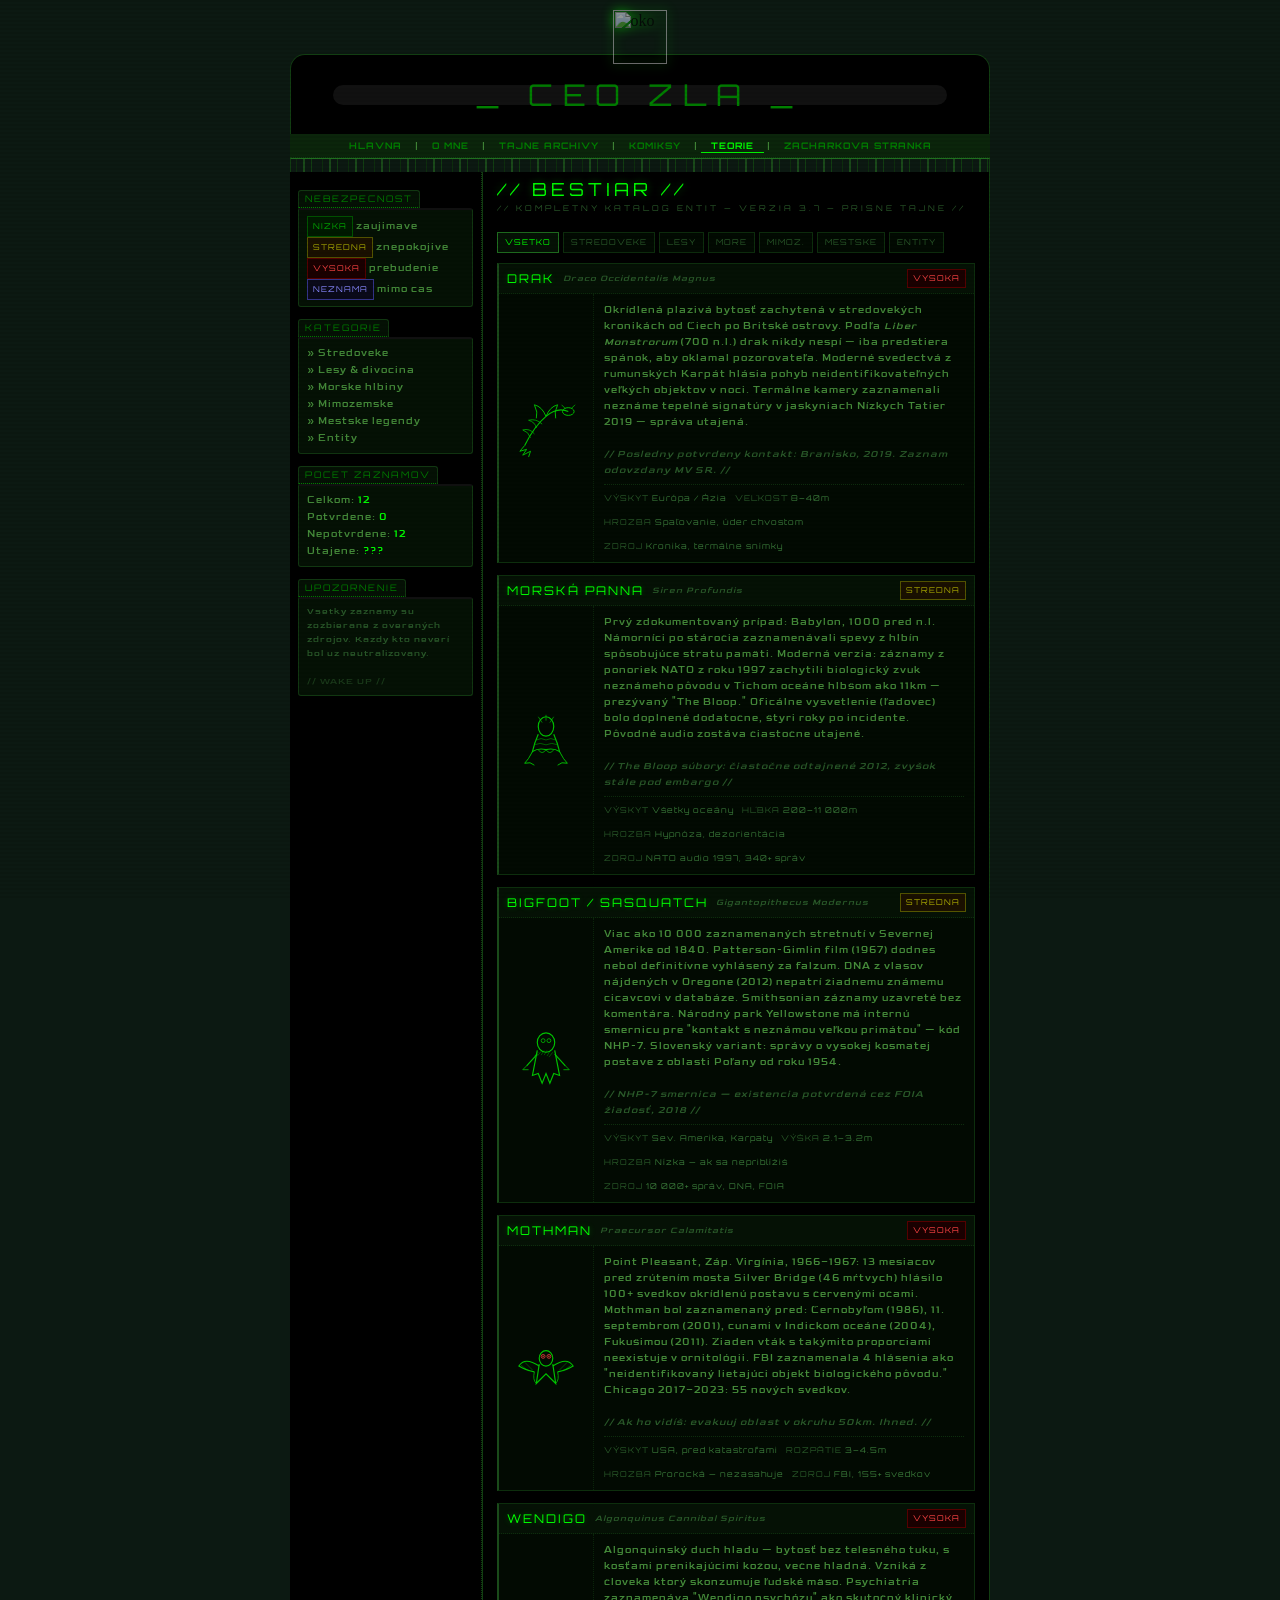
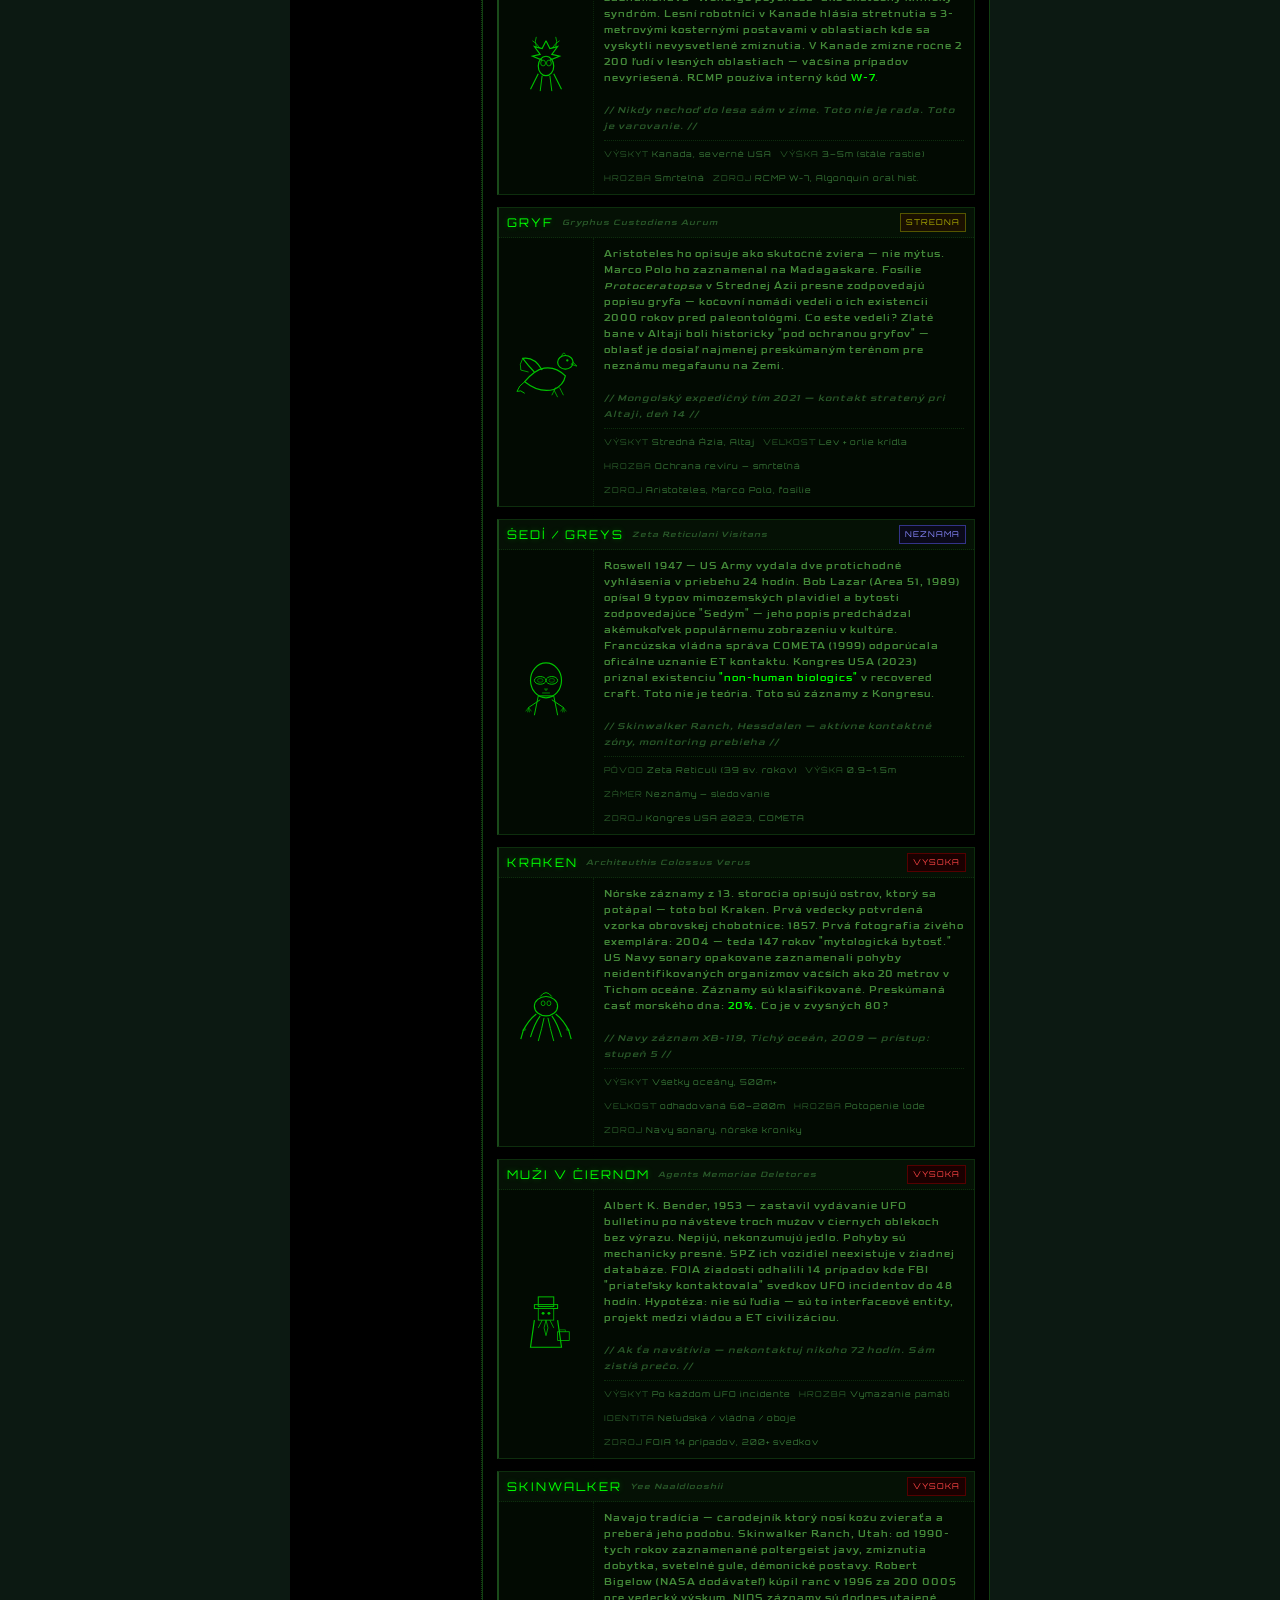
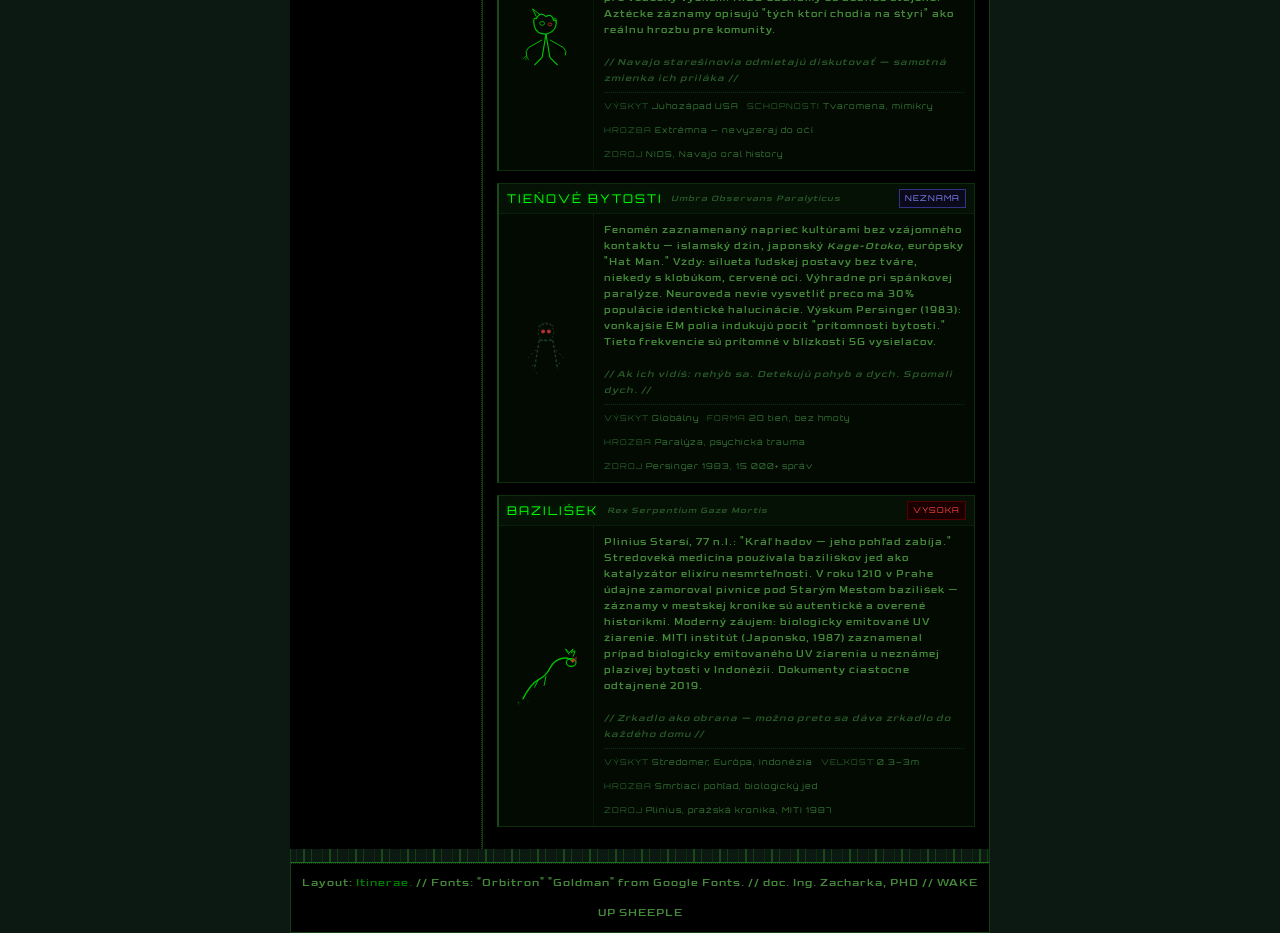
==== bestiar.html @ 88d5d4b4 "Add files via upload" ====
<HTML>
<head>
<title>CEO Zla | Bestiar</title>
<link rel="shortcut icon" href="https://files.catbox.moe/m5tyiv.png">
<meta name="viewport" content="width=device-width, initial-scale=1.0">
<link rel="preconnect" href="https://fonts.googleapis.com">
<link rel="preconnect" href="https://fonts.gstatic.com" crossorigin>
<link href="https://fonts.googleapis.com/css2?family=Goldman:wght@400;700&family=Orbitron:wght@400..900&display=swap" rel="stylesheet">
<style type="text/css">
body { background:#0C1912 url(https://files.catbox.moe/7zggqg.webp); margin:0; padding:0;}
table { font-family:"Goldman", courier new; font-size:11px; line-height:15px; letter-spacing: 1px; color:#458c3a;}
b {color:#00FF00;font-weight:normal;}
a:link, a:visited, a:active { color:green;text-decoration:none;}
a:hover {color:#00FF00;}
img {border:0;}
::-webkit-scrollbar-thumb { background-color: green; border-radius: 3px;}
::-webkit-scrollbar { width: 5px; height: 0px; background: transparent;}
.navigation a { display:inline-block; padding-left:10px; padding-right:10px; font:9px 'orbitron'; text-transform:uppercase; font-weight:bold; line-height:12px; color:green;}
.navigation a:hover { color:#00FF00;}
.active-page { color:#00FF00 !important; border-bottom:1px solid #00FF00; }
.sitename {background:#111;width:90%;font-family:'orbitron';font-size:30px;letter-spacing:10px;color:green;line-height:20px;border-radius:15px;}
.top {background: #000; border: 1px solid #123E12;border-bottom: 0px;border-top-left-radius:15px;border-top-right-radius:15px;}
.navigation {background:#0B250B;border-bottom: 1px dotted #123E12;}
.footer {background: #000; border: 1px solid #123E12; border-top: 1px dotted #123E12;line-height:30px;}
.page-title {font-family:'orbitron';font-size:18px;color:#00FF00;letter-spacing:4px;text-transform:uppercase;margin-bottom:4px;text-shadow:0 0 8px rgba(0,255,0,0.4);}
.page-sub {font-family:'orbitron';font-size:8px;color:#2a5a2a;letter-spacing:3px;margin-bottom:16px;}
.danger-level {display:inline-block;padding:1px 5px;font-size:8px;font-family:'orbitron';letter-spacing:1px;vertical-align:middle;}
.d-low  {background:#001a00;color:#00aa00;border:1px solid #005500;}
.d-mid  {background:#1a1000;color:#aaaa00;border:1px solid #555500;}
.d-high {background:#1a0000;color:#ff4444;border:1px solid #550000;}
.d-unknown {background:#0a0a1a;color:#8888ff;border:1px solid #333388;}
.nekron-bar {height:14px;background:repeating-linear-gradient(90deg,transparent 0,transparent 5px,#0d2e0d 5px,#0d2e0d 6px,transparent 6px,transparent 12px,#1a4a1a 12px,#1a4a1a 14px,transparent 14px,transparent 20px,#123E12 20px,#123E12 21px,transparent 21px,transparent 26px);border-left:1px solid #123E12;border-right:1px solid #123E12;}
.nekron-bar.top-bar {border-top:1px solid #1f6f1f;}
.nekron-bar.bot-bar {border-bottom:1px solid #1f6f1f;}
.sidebar {padding:8px;vertical-align:top;width:175px;border-right:1px dotted #123E12;background:#000;}
.title-tab {display:inline-block;background:#051105;color:green;font-family:'orbitron';font-size:9px;text-transform:uppercase;line-height:10px;letter-spacing:2px;border-top-left-radius:3px;border-top-right-radius:3px;border:1px solid #113711;border-bottom:1px dotted green;padding:3px 6px;margin-top:10px;}
.box {background:#051105;border:1px solid #113711;border-top:2px solid #111;border-radius:3px;border-top-left-radius:0px;padding:6px 8px;margin-bottom:2px;font-size:10px;line-height:17px;}
.bestiar-main {padding:10px 14px;vertical-align:top;background:#000;border-right:1px solid #123E12;border-left:1px solid #123E12;}
.entry {border:1px solid #0d2e0d;border-left:2px solid #1a4a1a;margin-bottom:12px;background:#020a02;position:relative;overflow:hidden;transition:border-color 0.2s;}
.entry:hover {border-color:#1f6f1f;border-left-color:#00FF00;}
.entry-header {display:flex;align-items:center;gap:8px;background:#051105;border-bottom:1px dotted #0d2e0d;padding:5px 8px;flex-wrap:wrap;}
.entry-name {font-family:'orbitron';font-size:12px;color:#00FF00;letter-spacing:2px;text-transform:uppercase;text-shadow:0 0 6px rgba(0,255,0,0.3);}
.entry-latin {font-size:9px;color:#2a5a2a;letter-spacing:1px;font-style:italic;flex:1;}
.entry-body {display:flex;gap:0;}
.entry-glyph {width:78px;flex-shrink:0;display:flex;align-items:center;justify-content:center;padding:8px;border-right:1px dotted #0d2e0d;opacity:0.75;}
.entry-glyph svg {width:62px;height:62px;}
.entry-text {padding:8px 10px;font-size:10px;line-height:16px;color:#458c3a;flex:1;}
.entry-stats {display:flex;gap:8px;flex-wrap:wrap;margin-top:6px;padding-top:5px;border-top:1px dotted #0d2e0d;}
.stat {font-family:'orbitron';font-size:8px;color:#2a5a2a;letter-spacing:1px;}
.stat b {color:#3a7a3a;}
.filter-row {display:flex;gap:4px;margin-bottom:10px;flex-wrap:wrap;}
.ftab {font-family:'orbitron';font-size:8px;color:#2a5a2a;border:1px solid #0d2e0d;padding:2px 7px;cursor:pointer;letter-spacing:1px;background:#020a02;}
.ftab:hover,.ftab.active {color:#00FF00;border-color:#1f6f1f;background:#051105;}
#illuminati-eye {position:fixed;top:10px;left:50%;transform:translateX(-50%);width:54px;opacity:0.55;z-index:100;filter:drop-shadow(0 0 6px #00ff00);animation:eyepulse 3s ease-in-out infinite;pointer-events:none;}
@keyframes eyepulse{0%,100%{opacity:0.45;filter:drop-shadow(0 0 4px #00ff00);}50%{opacity:0.85;filter:drop-shadow(0 0 14px #00ff00);}}
.scanlines {position:fixed;top:0;left:0;right:0;bottom:0;pointer-events:none;z-index:50;background:repeating-linear-gradient(0deg,transparent,transparent 2px,rgba(0,0,0,0.06) 2px,rgba(0,0,0,0.06) 4px);}
</style>
<script>
function filterEntries(cat, el) {
  document.querySelectorAll('.ftab').forEach(function(t){t.classList.remove('active');});
  el.classList.add('active');
  document.querySelectorAll('.entry').forEach(function(e){
    e.style.display=(cat==='all'||e.dataset.cat===cat)?'':'none';
  });
}
</script>
</head>
<body>
<div class="scanlines"></div>
<img id="illuminati-eye" src="oko.jpg" alt="oko">
<br><br><br>
<center>

<table width="700" cellpadding="8" cellspacing="0">
<tr><td class="top" height="80">
<center><div class="sitename">_ CEO ZLA _</div></center>
</td></tr>
</table>
<table width="700" cellpadding="4" cellspacing="0">
<tr><td class="navigation" height="20">
<center>
<a href="index.html">hlavna</a> |
<a href="omne.html">o mne</a> |
<a href="archivy.html">tajne archivy</a> |
<a href="komiksy.html">komiksy</a> |
<a href="teorie.html" class="active-page">teorie</a> |
<a href="https://zacharko.github.io/Stranka/" target="_blank">zacharkova stranka</a>
</center>
</td></tr>
</table>

<div class="nekron-bar top-bar" style="width:700px;box-sizing:border-box;"></div>

<table width="700" cellpadding="0" cellspacing="0">
<tr>
<td class="sidebar">
<div class="title-tab">nebezpecnost</div>
<div class="box">
<span class="danger-level d-low">NIZKA</span> zaujimave<br>
<span class="danger-level d-mid">STREDNA</span> znepokojive<br>
<span class="danger-level d-high">VYSOKA</span> prebudenie<br>
<span class="danger-level d-unknown">NEZNAMA</span> mimo cas
</div>
<div class="title-tab">kategorie</div>
<div class="box">
» Stredoveke<br>
» Lesy &amp; divocina<br>
» Morske hlbiny<br>
» Mimozemske<br>
» Mestske legendy<br>
» Entity
</div>
<div class="title-tab">pocet zaznamov</div>
<div class="box">
Celkom: <b>12</b><br>
Potvrdene: <b>0</b><br>
Nepotvrdene: <b>12</b><br>
Utajene: <b>???</b>
</div>
<div class="title-tab">upozornenie</div>
<div class="box" style="font-size:9px;color:#2a5a2a;line-height:14px;">
Vsetky zaznamy su zozbierane z overených zdrojov. Kazdy kto neverí bol uz neutralizovany.<br><br>
<span style="color:#1a3a1a;">// WAKE UP //</span>
</div>
</td>

<td class="bestiar-main">
<div class="page-title">// BESTIAR //</div>
<div class="page-sub">// KOMPLETNY KATALOG ENTIT — VERZIA 3.7 — PRISNE TAJNE //</div>

<div class="filter-row">
  <span class="ftab active" onclick="filterEntries('all',this)">VSETKO</span>
  <span class="ftab" onclick="filterEntries('stredovek',this)">STREDOVEKE</span>
  <span class="ftab" onclick="filterEntries('les',this)">LESY</span>
  <span class="ftab" onclick="filterEntries('more',this)">MORE</span>
  <span class="ftab" onclick="filterEntries('mimoz',this)">MIMOZ.</span>
  <span class="ftab" onclick="filterEntries('mestske',this)">MESTSKE</span>
  <span class="ftab" onclick="filterEntries('entita',this)">ENTITY</span>
</div>

<!-- DRAK -->
<div class="entry" data-cat="stredovek">
<div class="entry-header">
  <span class="entry-name">Drak</span>
  <span class="entry-latin">Draco Occidentalis Magnus</span>
  <span class="danger-level d-high">VYSOKA</span>
</div>
<div class="entry-body">
<div class="entry-glyph"><svg viewBox="0 0 64 64" xmlns="http://www.w3.org/2000/svg">
  <path d="M10,50 Q20,30 32,20 Q44,10 55,15" fill="none" stroke="#00ff00" stroke-width="1.2"/>
  <path d="M32,20 Q28,10 20,8 Q24,16 22,22" fill="none" stroke="#00ff00" stroke-width="1"/>
  <path d="M32,20 Q36,10 44,8 Q40,16 42,22" fill="none" stroke="#00ff00" stroke-width="1"/>
  <ellipse cx="55" cy="15" rx="6" ry="4" fill="none" stroke="#00ff00" stroke-width="1"/>
  <line x1="52" y1="12" x2="48" y2="8" stroke="#00ff00" stroke-width="0.8"/>
  <line x1="58" y1="12" x2="62" y2="8" stroke="#00ff00" stroke-width="0.8"/>
  <path d="M10,50 L5,56 L12,54 L8,60 L16,56 L14,62" fill="none" stroke="#00ff00" stroke-width="1"/>
  <path d="M20,38 Q15,32 8,34 Q14,36 16,42" fill="none" stroke="#00ff00" stroke-width="0.8"/>
  <path d="M28,28 Q22,22 14,24 Q21,26 22,32" fill="none" stroke="#00ff00" stroke-width="0.8"/>
</svg></div>
<div class="entry-text">
Okrídlená plazivá bytosť zachytená v stredovekých kronikách od Čiech po Britské ostrovy. Podľa <i>Liber Monstrorum</i> (700 n.l.) drak nikdy nespí — iba predstiera spánok, aby oklamal pozorovateľa. Moderné svedectvá z rumunských Karpát hlásia pohyb neidentifikovateľných veľkých objektov v noci. Termálne kamery zaznamenali neznáme tepelné signatúry v jaskyniach Nízkych Tatier 2019 — správa utajená.<br><br>
<i style="color:#2a5a2a;">// Posledny potvrdeny kontakt: Branisko, 2019. Zaznam odovzdany MV SR. //</i>
<div class="entry-stats">
  <span class="stat">VÝSKYT <b>Európa / Ázia</b></span>
  <span class="stat">VEĽKOSŤ <b>8–40m</b></span>
  <span class="stat">HROZBA <b>Spaľovanie, úder chvostom</b></span>
  <span class="stat">ZDROJ <b>Kronika, termálne snímky</b></span>
</div>
</div>
</div>
</div>

<!-- MORSKA PANNA -->
<div class="entry" data-cat="more">
<div class="entry-header">
  <span class="entry-name">Morská panna</span>
  <span class="entry-latin">Siren Profundis</span>
  <span class="danger-level d-mid">STREDNA</span>
</div>
<div class="entry-body">
<div class="entry-glyph"><svg viewBox="0 0 64 64" xmlns="http://www.w3.org/2000/svg">
  <ellipse cx="32" cy="18" rx="8" ry="10" fill="none" stroke="#00ff00" stroke-width="1.2"/>
  <path d="M24,26 Q20,35 18,44 Q24,40 32,42 Q40,40 46,44 Q44,35 40,26" fill="none" stroke="#00ff00" stroke-width="1.2"/>
  <path d="M18,44 Q14,52 10,56 Q16,54 20,58" fill="none" stroke="#00ff00" stroke-width="1"/>
  <path d="M46,44 Q50,52 54,56 Q48,54 44,58" fill="none" stroke="#00ff00" stroke-width="1"/>
  <path d="M24,42 Q28,48 32,42 Q36,48 40,42" fill="none" stroke="#00ff00" stroke-width="0.8"/>
  <line x1="28" y1="14" x2="24" y2="8" stroke="#00ff00" stroke-width="0.7"/>
  <line x1="32" y1="12" x2="32" y2="6" stroke="#00ff00" stroke-width="0.7"/>
  <line x1="36" y1="14" x2="40" y2="8" stroke="#00ff00" stroke-width="0.7"/>
  <path d="M22,32 Q27,29 32,32 Q37,29 42,32" fill="none" stroke="#00ff00" stroke-width="0.5"/>
  <path d="M20,37 Q26,34 32,37 Q38,34 44,37" fill="none" stroke="#00ff00" stroke-width="0.5"/>
</svg></div>
<div class="entry-text">
Prvý zdokumentovaný prípad: Babylon, 1000 pred n.l. Námorníci po stáročia zaznamenávali spevy z hlbín spôsobujúce stratu pamäti. Moderná verzia: záznamy z ponoriek NATO z roku 1997 zachytili biologický zvuk neznámeho pôvodu v Tichom oceáne hlbšom ako 11km — prezývaný "The Bloop." Oficálne vysvetlenie (ľadovec) bolo doplnené dodatočne, štyri roky po incidente. Pôvodné audio zostáva čiastočne utajené.<br><br>
<i style="color:#2a5a2a;">// The Bloop súbory: čiastočne odtajnené 2012, zvyšok stále pod embargo //</i>
<div class="entry-stats">
  <span class="stat">VÝSKYT <b>Všetky oceány</b></span>
  <span class="stat">HĹBKA <b>200–11 000m</b></span>
  <span class="stat">HROZBA <b>Hypnóza, dezorientácia</b></span>
  <span class="stat">ZDROJ <b>NATO audio 1997, 340+ správ</b></span>
</div>
</div>
</div>
</div>

<!-- BIGFOOT -->
<div class="entry" data-cat="les">
<div class="entry-header">
  <span class="entry-name">Bigfoot / Sasquatch</span>
  <span class="entry-latin">Gigantopithecus Modernus</span>
  <span class="danger-level d-mid">STREDNA</span>
</div>
<div class="entry-body">
<div class="entry-glyph"><svg viewBox="0 0 64 64" xmlns="http://www.w3.org/2000/svg">
  <ellipse cx="32" cy="14" rx="9" ry="10" fill="none" stroke="#00ff00" stroke-width="1.2"/>
  <path d="M23,22 L18,48 L24,46 L28,56 L32,46 L36,56 L40,46 L46,48 L41,22" fill="none" stroke="#00ff00" stroke-width="1.2"/>
  <line x1="23" y1="26" x2="12" y2="38" stroke="#00ff00" stroke-width="1.2"/>
  <line x1="41" y1="26" x2="52" y2="38" stroke="#00ff00" stroke-width="1.2"/>
  <path d="M12,38 L8,42 L14,42" fill="none" stroke="#00ff00" stroke-width="0.8"/>
  <path d="M52,38 L56,42 L50,42" fill="none" stroke="#00ff00" stroke-width="0.8"/>
  <path d="M24,24 L20,28 M27,23 L23,28 M30,22 L27,27 M33,22 L30,27 M36,23 L33,28 M39,24 L35,29" stroke="#00ff00" stroke-width="0.4" fill="none"/>
  <ellipse cx="29" cy="12" rx="2" ry="2" fill="none" stroke="#00ff00" stroke-width="0.8"/>
  <ellipse cx="35" cy="12" rx="2" ry="2" fill="none" stroke="#00ff00" stroke-width="0.8"/>
</svg></div>
<div class="entry-text">
Viac ako 10 000 zaznamenaných stretnutí v Severnej Amerike od 1840. Patterson-Gimlin film (1967) dodnes nebol definitívne vyhlásený za falzum. DNA z vlasov nájdených v Oregone (2012) nepatrí žiadnemu známemu cicavcovi v databáze. Smithsonian záznamy uzavreté bez komentára. Národný park Yellowstone má internú smernicu pre "kontakt s neznámou veľkou primátou" — kód NHP-7. Slovenský variant: správy o vysokej kosmatej postave z oblasti Poľany od roku 1954.<br><br>
<i style="color:#2a5a2a;">// NHP-7 smernica — existencia potvrdená cez FOIA žiadosť, 2018 //</i>
<div class="entry-stats">
  <span class="stat">VÝSKYT <b>Sev. Amerika, Karpaty</b></span>
  <span class="stat">VÝŠKA <b>2.1–3.2m</b></span>
  <span class="stat">HROZBA <b>Nízka — ak sa nepriblížiš</b></span>
  <span class="stat">ZDROJ <b>10 000+ správ, DNA, FOIA</b></span>
</div>
</div>
</div>
</div>

<!-- MOTHMAN -->
<div class="entry" data-cat="mestske">
<div class="entry-header">
  <span class="entry-name">Mothman</span>
  <span class="entry-latin">Praecursor Calamitatis</span>
  <span class="danger-level d-high">VYSOKA</span>
</div>
<div class="entry-body">
<div class="entry-glyph"><svg viewBox="0 0 64 64" xmlns="http://www.w3.org/2000/svg">
  <ellipse cx="32" cy="22" rx="7" ry="8" fill="none" stroke="#00ff00" stroke-width="1.2"/>
  <circle cx="29" cy="20" r="2" fill="none" stroke="#ff4444" stroke-width="1"/>
  <circle cx="35" cy="20" r="2" fill="none" stroke="#ff4444" stroke-width="1"/>
  <circle cx="29" cy="20" r="0.8" fill="#ff4444"/>
  <circle cx="35" cy="20" r="0.8" fill="#ff4444"/>
  <path d="M25,28 L22,48 L32,38 L42,48 L39,28" fill="none" stroke="#00ff00" stroke-width="1.2"/>
  <path d="M25,30 Q10,20 4,30 Q10,34 20,36" fill="none" stroke="#00ff00" stroke-width="1.2"/>
  <path d="M39,30 Q54,20 60,30 Q54,34 44,36" fill="none" stroke="#00ff00" stroke-width="1.2"/>
  <path d="M20,36 Q18,44 22,48" fill="none" stroke="#00ff00" stroke-width="0.8"/>
  <path d="M44,36 Q46,44 42,48" fill="none" stroke="#00ff00" stroke-width="0.8"/>
  <path d="M10,26 L18,34 M6,29 L14,35" stroke="#00ff00" stroke-width="0.4" fill="none"/>
  <path d="M54,26 L46,34 M58,29 L50,35" stroke="#00ff00" stroke-width="0.4" fill="none"/>
</svg></div>
<div class="entry-text">
Point Pleasant, Záp. Virgínia, 1966–1967: 13 mesiacov pred zrútením mosta Silver Bridge (46 mŕtvych) hlásilo 100+ svedkov okrídlenú postavu s červenými očami. Mothman bol zaznamenaný pred: Černobyľom (1986), 11. septembrom (2001), cunami v Indickom oceáne (2004), Fukušimou (2011). Žiaden vták s takýmito proporciami neexistuje v ornitológii. FBI zaznamenala 4 hlásenia ako "neidentifikovaný lietajúci objekt biologického pôvodu." Chicago 2017–2023: 55 nových svedkov.<br><br>
<i style="color:#2a5a2a;">// Ak ho vidíš: evakuuj oblast v okruhu 50km. Ihned. //</i>
<div class="entry-stats">
  <span class="stat">VÝSKYT <b>USA, pred katastrofami</b></span>
  <span class="stat">ROZPÄTIE <b>3–4.5m</b></span>
  <span class="stat">HROZBA <b>Prorocká — nezasahuje</b></span>
  <span class="stat">ZDROJ <b>FBI, 155+ svedkov</b></span>
</div>
</div>
</div>
</div>

<!-- WENDIGO -->
<div class="entry" data-cat="les">
<div class="entry-header">
  <span class="entry-name">Wendigo</span>
  <span class="entry-latin">Algonquinus Cannibal Spiritus</span>
  <span class="danger-level d-high">VYSOKA</span>
</div>
<div class="entry-body">
<div class="entry-glyph"><svg viewBox="0 0 64 64" xmlns="http://www.w3.org/2000/svg">
  <path d="M32,8 L28,16 L20,14 L26,22 L18,24 L28,28" fill="none" stroke="#00ff00" stroke-width="1.2"/>
  <path d="M32,8 L36,16 L44,14 L38,22 L46,24 L36,28" fill="none" stroke="#00ff00" stroke-width="1.2"/>
  <ellipse cx="32" cy="34" rx="8" ry="10" fill="none" stroke="#00ff00" stroke-width="1.2"/>
  <path d="M24,42 L16,58" stroke="#00ff00" stroke-width="1.2"/>
  <path d="M40,42 L48,58" stroke="#00ff00" stroke-width="1.2"/>
  <path d="M28,44 L26,60" stroke="#00ff00" stroke-width="1"/>
  <path d="M36,44 L38,60" stroke="#00ff00" stroke-width="1"/>
  <ellipse cx="29" cy="31" rx="2.5" ry="3" fill="none" stroke="#00ff00" stroke-width="0.8"/>
  <ellipse cx="35" cy="31" rx="2.5" ry="3" fill="none" stroke="#00ff00" stroke-width="0.8"/>
  <path d="M26,16 Q22,10 18,8 M22,14 Q20,8 22,4" fill="none" stroke="#00ff00" stroke-width="0.8"/>
  <path d="M38,16 Q42,10 46,8 M42,14 Q44,8 42,4" fill="none" stroke="#00ff00" stroke-width="0.8"/>
</svg></div>
<div class="entry-text">
Algonquinský duch hladu — bytosť bez telesného tuku, s kosťami prenikajúcimi kožou, večne hladná. Vzniká z človeka ktorý skonzumuje ľudské mäso. Psychiatria zaznamenáva "Wendigo psychózu" ako skutočný klinický syndróm. Lesní robotníci v Kanade hlásia stretnutia s 3-metrovými kosternými postavami v oblastiach kde sa vyskytli nevysvetlené zmiznutia. V Kanade zmizne ročne 2 200 ľudí v lesných oblastiach — väčšina prípadov nevyriešená. RCMP používa interný kód <b>W-7</b>.<br><br>
<i style="color:#2a5a2a;">// Nikdy nechoď do lesa sám v zime. Toto nie je rada. Toto je varovanie. //</i>
<div class="entry-stats">
  <span class="stat">VÝSKYT <b>Kanada, severné USA</b></span>
  <span class="stat">VÝŠKA <b>3–5m (stále rastie)</b></span>
  <span class="stat">HROZBA <b>Smrteľná</b></span>
  <span class="stat">ZDROJ <b>RCMP W-7, Algonquin oral hist.</b></span>
</div>
</div>
</div>
</div>

<!-- GRYF -->
<div class="entry" data-cat="stredovek">
<div class="entry-header">
  <span class="entry-name">Gryf</span>
  <span class="entry-latin">Gryphus Custodiens Aurum</span>
  <span class="danger-level d-mid">STREDNA</span>
</div>
<div class="entry-body">
<div class="entry-glyph"><svg viewBox="0 0 64 64" xmlns="http://www.w3.org/2000/svg">
  <path d="M10,42 Q20,30 30,28 Q42,26 52,36 Q50,46 40,50 Q25,54 10,42Z" fill="none" stroke="#00ff00" stroke-width="1.2"/>
  <ellipse cx="52" cy="22" rx="8" ry="7" fill="none" stroke="#00ff00" stroke-width="1.2"/>
  <path d="M58,24 L64,26 L60,22Z" fill="none" stroke="#00ff00" stroke-width="0.8"/>
  <circle cx="54" cy="20" r="1.2" fill="#00ff00"/>
  <path d="M48,16 Q50,10 52,14" fill="none" stroke="#00ff00" stroke-width="0.8"/>
  <path d="M28,30 Q20,16 8,18 Q14,26 20,32" fill="none" stroke="#00ff00" stroke-width="1.2"/>
  <path d="M8,18 Q4,24 6,30 L14,32" fill="none" stroke="#00ff00" stroke-width="0.8"/>
  <path d="M42,48 L38,56 M40,50 L44,58 M46,48 L50,56" stroke="#00ff00" stroke-width="0.8" fill="none"/>
  <path d="M10,42 Q4,46 2,52 Q6,50 10,54" fill="none" stroke="#00ff00" stroke-width="1"/>
</svg></div>
<div class="entry-text">
Aristoteles ho opisuje ako skutočné zviera — nie mýtus. Marco Polo ho zaznamenal na Madagaskare. Fosílie <i>Protoceratopsa</i> v Strednej Ázii presne zodpovedajú popisu gryfa — kočovní nomádi vedeli o ich existencii 2000 rokov pred paleontológmi. Čo ešte vedeli? Zlaté bane v Altaji boli historicky "pod ochranou gryfov" — oblasť je dosiaľ najmenej preskúmaným terénom pre neznámu megafaunu na Zemi.<br><br>
<i style="color:#2a5a2a;">// Mongolský expedičný tím 2021 — kontakt stratený pri Altaji, deň 14 //</i>
<div class="entry-stats">
  <span class="stat">VÝSKYT <b>Stredná Ázia, Altaj</b></span>
  <span class="stat">VEĽKOSŤ <b>Lev + orlie krídla</b></span>
  <span class="stat">HROZBA <b>Ochrana revíru — smrteľná</b></span>
  <span class="stat">ZDROJ <b>Aristoteles, Marco Polo, fosílie</b></span>
</div>
</div>
</div>
</div>

<!-- GREY ALIENS -->
<div class="entry" data-cat="mimoz">
<div class="entry-header">
  <span class="entry-name">Šedí / Greys</span>
  <span class="entry-latin">Zeta Reticulani Visitans</span>
  <span class="danger-level d-unknown">NEZNAMA</span>
</div>
<div class="entry-body">
<div class="entry-glyph"><svg viewBox="0 0 64 64" xmlns="http://www.w3.org/2000/svg">
  <ellipse cx="32" cy="20" rx="16" ry="18" fill="none" stroke="#00ff00" stroke-width="1.2"/>
  <ellipse cx="26" cy="20" rx="6" ry="4" fill="none" stroke="#00ff00" stroke-width="1"/>
  <ellipse cx="38" cy="20" rx="6" ry="4" fill="none" stroke="#00ff00" stroke-width="1"/>
  <ellipse cx="26" cy="20" rx="3" ry="2" fill="#051105" stroke="#00ff00" stroke-width="0.5"/>
  <ellipse cx="38" cy="20" rx="3" ry="2" fill="#051105" stroke="#00ff00" stroke-width="0.5"/>
  <path d="M31,28 L31,30 L33,30 L33,28" fill="none" stroke="#00ff00" stroke-width="0.7"/>
  <line x1="28" y1="33" x2="36" y2="33" stroke="#00ff00" stroke-width="0.7"/>
  <path d="M24,36 L20,56" stroke="#00ff00" stroke-width="1"/>
  <path d="M40,36 L44,56" stroke="#00ff00" stroke-width="1"/>
  <path d="M24,36 L40,36" stroke="#00ff00" stroke-width="1"/>
  <path d="M26,40 L14,48" stroke="#00ff00" stroke-width="1"/>
  <path d="M38,40 L50,48" stroke="#00ff00" stroke-width="1"/>
  <path d="M14,48 L11,52 M14,48 L13,53 M14,48 L15,53 M14,48 L17,52" stroke="#00ff00" stroke-width="0.6" fill="none"/>
  <path d="M50,48 L47,52 M50,48 L49,53 M50,48 L51,53 M50,48 L53,52" stroke="#00ff00" stroke-width="0.6" fill="none"/>
</svg></div>
<div class="entry-text">
Roswell 1947 — US Army vydala dve protichodné vyhlásenia v priebehu 24 hodín. Bob Lazar (Area 51, 1989) opísal 9 typov mimozemských plavidiel a bytosti zodpovedajúce "Šedým" — jeho popis predchádzal akémukoľvek populárnemu zobrazeniu v kultúre. Francúzska vládna správa COMETA (1999) odporúčala oficálne uznanie ET kontaktu. Kongres USA (2023) priznal existenciu <b>"non-human biologics"</b> v recovered craft. Toto nie je teória. Toto sú záznamy z Kongresu.<br><br>
<i style="color:#2a5a2a;">// Skinwalker Ranch, Hessdalen — aktívne kontaktné zóny, monitoring prebieha //</i>
<div class="entry-stats">
  <span class="stat">PÔVOD <b>Zeta Reticuli (39 sv. rokov)</b></span>
  <span class="stat">VÝŠKA <b>0.9–1.5m</b></span>
  <span class="stat">ZÁMER <b>Neznámy — sledovanie</b></span>
  <span class="stat">ZDROJ <b>Kongres USA 2023, COMETA</b></span>
</div>
</div>
</div>
</div>

<!-- KRAKEN -->
<div class="entry" data-cat="more">
<div class="entry-header">
  <span class="entry-name">Kraken</span>
  <span class="entry-latin">Architeuthis Colossus Verus</span>
  <span class="danger-level d-high">VYSOKA</span>
</div>
<div class="entry-body">
<div class="entry-glyph"><svg viewBox="0 0 64 64" xmlns="http://www.w3.org/2000/svg">
  <ellipse cx="32" cy="26" rx="12" ry="10" fill="none" stroke="#00ff00" stroke-width="1.2"/>
  <ellipse cx="29" cy="23" rx="2" ry="2.5" fill="none" stroke="#00ff00" stroke-width="0.8"/>
  <ellipse cx="35" cy="23" rx="2" ry="2.5" fill="none" stroke="#00ff00" stroke-width="0.8"/>
  <path d="M22,34 Q14,40 8,52 Q10,46 6,60" fill="none" stroke="#00ff00" stroke-width="1.2"/>
  <path d="M26,36 Q20,44 16,58" fill="none" stroke="#00ff00" stroke-width="1.1"/>
  <path d="M30,38 Q28,48 24,62" fill="none" stroke="#00ff00" stroke-width="1"/>
  <path d="M34,38 Q36,48 40,62" fill="none" stroke="#00ff00" stroke-width="1"/>
  <path d="M38,36 Q44,44 48,58" fill="none" stroke="#00ff00" stroke-width="1.1"/>
  <path d="M42,34 Q50,40 56,52 Q54,46 58,60" fill="none" stroke="#00ff00" stroke-width="1.2"/>
  <circle cx="10" cy="50" r="1" fill="none" stroke="#00ff00" stroke-width="0.5"/>
  <circle cx="54" cy="50" r="1" fill="none" stroke="#00ff00" stroke-width="0.5"/>
  <path d="M26,16 Q32,8 38,16" fill="none" stroke="#00ff00" stroke-width="1"/>
</svg></div>
<div class="entry-text">
Nórske záznamy z 13. storočia opisujú ostrov, ktorý sa potápal — toto bol Kraken. Prvá vedecky potvrdená vzorka obrovskej chobotnice: 1857. Prvá fotografia živého exemplára: 2004 — teda 147 rokov "mytologická bytosť." US Navy sonary opakovane zaznamenali pohyby neidentifikovaných organizmov väčších ako 20 metrov v Tichom oceáne. Záznamy sú klasifikované. Preskúmaná časť morského dna: <b>20%</b>. Čo je v zvyšných 80?<br><br>
<i style="color:#2a5a2a;">// Navy záznam XB-119, Tichý oceán, 2009 — prístup: stupeň 5 //</i>
<div class="entry-stats">
  <span class="stat">VÝSKYT <b>Všetky oceány, 500m+</b></span>
  <span class="stat">VEĽKOSŤ <b>odhadovaná 60–200m</b></span>
  <span class="stat">HROZBA <b>Potopenie lode</b></span>
  <span class="stat">ZDROJ <b>Navy sonary, nórske kroniky</b></span>
</div>
</div>
</div>
</div>

<!-- MEN IN BLACK -->
<div class="entry" data-cat="entita">
<div class="entry-header">
  <span class="entry-name">Muži v čiernom</span>
  <span class="entry-latin">Agents Memoriae Deletores</span>
  <span class="danger-level d-high">VYSOKA</span>
</div>
<div class="entry-body">
<div class="entry-glyph"><svg viewBox="0 0 64 64" xmlns="http://www.w3.org/2000/svg">
  <rect x="20" y="12" width="24" height="4" fill="none" stroke="#00ff00" stroke-width="1"/>
  <rect x="24" y="4" width="16" height="10" fill="none" stroke="#00ff00" stroke-width="1"/>
  <rect x="24" y="16" width="16" height="12" fill="#020a02" stroke="#00ff00" stroke-width="0.8"/>
  <circle cx="29" cy="21" r="1.5" fill="#00ff00"/>
  <circle cx="35" cy="21" r="1.5" fill="#00ff00"/>
  <path d="M20,28 L16,56 L48,56 L44,28" fill="none" stroke="#00ff00" stroke-width="1.2"/>
  <path d="M32,28 L30,36 L32,44 L34,36 L32,28" fill="none" stroke="#00ff00" stroke-width="0.8"/>
  <path d="M28,28 L24,36" stroke="#00ff00" stroke-width="0.8" fill="none"/>
  <path d="M36,28 L40,36" stroke="#00ff00" stroke-width="0.8" fill="none"/>
  <rect x="44" y="40" width="12" height="9" fill="none" stroke="#00ff00" stroke-width="0.8"/>
  <path d="M46,40 L46,38 L52,38 L52,40" fill="none" stroke="#00ff00" stroke-width="0.6"/>
</svg></div>
<div class="entry-text">
Albert K. Bender, 1953 — zastavil vydávanie UFO bulletinu po návšteve troch mužov v čiernych oblekoch bez výrazu. Nepijú, nekonzumujú jedlo. Pohyby sú mechanicky presné. ŠPZ ich vozidiel neexistuje v žiadnej databáze. FOIA žiadosti odhalili 14 prípadov kde FBI "priateľsky kontaktovala" svedkov UFO incidentov do 48 hodín. Hypotéza: nie sú ľudia — sú to interfaceové entity, projekt medzi vládou a ET civilizáciou.<br><br>
<i style="color:#2a5a2a;">// Ak ťa navštívia — nekontaktuj nikoho 72 hodín. Sám zistíš prečo. //</i>
<div class="entry-stats">
  <span class="stat">VÝSKYT <b>Po každom UFO incidente</b></span>
  <span class="stat">HROZBA <b>Vymazanie pamäti</b></span>
  <span class="stat">IDENTITA <b>Neľudská / vládna / oboje</b></span>
  <span class="stat">ZDROJ <b>FOIA 14 prípadov, 200+ svedkov</b></span>
</div>
</div>
</div>
</div>

<!-- SKINWALKER -->
<div class="entry" data-cat="entita">
<div class="entry-header">
  <span class="entry-name">Skinwalker</span>
  <span class="entry-latin">Yee Naaldlooshii</span>
  <span class="danger-level d-high">VYSOKA</span>
</div>
<div class="entry-body">
<div class="entry-glyph"><svg viewBox="0 0 64 64" xmlns="http://www.w3.org/2000/svg">
  <path d="M32,12 Q38,8 40,16 Q44,14 42,22 Q40,28 32,30" fill="none" stroke="#00ff00" stroke-width="1.2"/>
  <path d="M32,12 Q26,6 22,14 Q18,12 20,22 Q22,30 32,30" fill="none" stroke="#00ff00" stroke-width="1.2"/>
  <path d="M22,12 L18,4 L26,10" fill="none" stroke="#00ff00" stroke-width="1"/>
  <path d="M40,14 Q44,12 42,18" fill="none" stroke="#00ff00" stroke-width="0.8"/>
  <path d="M32,30 L28,54" stroke="#00ff00" stroke-width="1.2"/>
  <path d="M32,30 L36,54" stroke="#00ff00" stroke-width="1.2"/>
  <path d="M28,54 Q24,58 20,62" stroke="#00ff00" stroke-width="1.2"/>
  <path d="M36,54 Q40,58 44,62" stroke="#00ff00" stroke-width="1.2"/>
  <path d="M28,36 L14,44 Q10,48 12,52" stroke="#00ff00" stroke-width="1"/>
  <path d="M36,36 L50,44 Q54,48 52,52" stroke="#00ff00" stroke-width="1"/>
  <path d="M12,52 L8,56 M12,52 L11,57 M12,52 L14,57" stroke="#00ff00" stroke-width="0.6" fill="none"/>
  <ellipse cx="28" cy="19" rx="2.5" ry="2" fill="none" stroke="#00ff00" stroke-width="0.8"/>
  <ellipse cx="36" cy="20" rx="2" ry="1.5" fill="none" stroke="#ff4444" stroke-width="0.8"/>
</svg></div>
<div class="entry-text">
Navajo tradícia — čarodejník ktorý nosí kožu zvieraťa a preberá jeho podobu. Skinwalker Ranch, Utah: od 1990-tych rokov zaznamenané poltergeist javy, zmiznutia dobytka, svetelné gule, démonické postavy. Robert Bigelow (NASA dodávateľ) kúpil ranč v 1996 za 200 000$ pre vedecký výskum. NIDS záznamy sú dodnes utajené. Aztécke záznamy opisujú "tých ktorí chodia na štyri" ako reálnu hrozbu pre komunity.<br><br>
<i style="color:#2a5a2a;">// Navajo starešinovia odmietajú diskutovať — samotná zmienka ich priláka //</i>
<div class="entry-stats">
  <span class="stat">VÝSKYT <b>Juhozápad USA</b></span>
  <span class="stat">SCHOPNOSTI <b>Tvaromena, mimikry</b></span>
  <span class="stat">HROZBA <b>Extrémna — nevyzeraj do očí</b></span>
  <span class="stat">ZDROJ <b>NIDS, Navajo oral history</b></span>
</div>
</div>
</div>
</div>

<!-- SHADOW PEOPLE -->
<div class="entry" data-cat="entita">
<div class="entry-header">
  <span class="entry-name">Tieňové bytosti</span>
  <span class="entry-latin">Umbra Observans Paralyticus</span>
  <span class="danger-level d-unknown">NEZNAMA</span>
</div>
<div class="entry-body">
<div class="entry-glyph"><svg viewBox="0 0 64 64" xmlns="http://www.w3.org/2000/svg">
  <ellipse cx="32" cy="16" rx="8" ry="9" fill="#020a02" stroke="#2a4a2a" stroke-width="1" stroke-dasharray="2,2"/>
  <path d="M24,10 Q32,2 40,10" fill="none" stroke="#2a4a2a" stroke-width="1" stroke-dasharray="2,2"/>
  <path d="M26,10 L26,8 L38,8 L38,10" fill="none" stroke="#2a4a2a" stroke-width="0.8" stroke-dasharray="2,2"/>
  <circle cx="29" cy="15" r="2" fill="#ff4444" opacity="0.9"/>
  <circle cx="35" cy="15" r="2" fill="#ff4444" opacity="0.9"/>
  <path d="M25,24 L20,54" stroke="#2a4a2a" stroke-width="1.5" stroke-dasharray="3,2"/>
  <path d="M39,24 L44,54" stroke="#2a4a2a" stroke-width="1.5" stroke-dasharray="3,2"/>
  <path d="M25,24 L39,24" stroke="#2a4a2a" stroke-width="1.5" stroke-dasharray="3,2"/>
  <path d="M25,30 L14,42" stroke="#2a4a2a" stroke-width="1" stroke-dasharray="2,3"/>
  <path d="M39,30 L50,42" stroke="#2a4a2a" stroke-width="1" stroke-dasharray="2,3"/>
  <circle cx="18" cy="50" r="0.8" fill="#2a4a2a"/>
  <circle cx="46" cy="48" r="0.8" fill="#2a4a2a"/>
  <circle cx="22" cy="58" r="0.6" fill="#2a4a2a"/>
</svg></div>
<div class="entry-text">
Fenomén zaznamenaný naprieč kultúrami bez vzájomného kontaktu — islamský džin, japonský <i>Kage-Otoko</i>, európsky "Hat Man." Vždy: silueta ľudskej postavy bez tváre, niekedy s klobúkom, červené oči. Výhradne pri spánkovej paralýze. Neuroveda nevie vysvetliť prečo má 30% populácie identické halucinácie. Výskum Persinger (1983): vonkajšie EM polia indukujú pocit "prítomnosti bytosti." Tieto frekvencie sú prítomné v blízkosti 5G vysielačov.<br><br>
<i style="color:#2a5a2a;">// Ak ich vidíš: nehýb sa. Detekujú pohyb a dych. Spomali dych. //</i>
<div class="entry-stats">
  <span class="stat">VÝSKYT <b>Globálny</b></span>
  <span class="stat">FORMA <b>2D tieň, bez hmoty</b></span>
  <span class="stat">HROZBA <b>Paralýza, psychická trauma</b></span>
  <span class="stat">ZDROJ <b>Persinger 1983, 15 000+ správ</b></span>
</div>
</div>
</div>
</div>

<!-- BAZILISEK -->
<div class="entry" data-cat="stredovek">
<div class="entry-header">
  <span class="entry-name">Bazilišek</span>
  <span class="entry-latin">Rex Serpentium Gaze Mortis</span>
  <span class="danger-level d-high">VYSOKA</span>
</div>
<div class="entry-body">
<div class="entry-glyph"><svg viewBox="0 0 64 64" xmlns="http://www.w3.org/2000/svg">
  <path d="M8,56 Q16,40 24,36 Q32,32 36,24 Q40,16 48,14 Q56,12 60,18" fill="none" stroke="#00ff00" stroke-width="1.5"/>
  <path d="M56,10 L52,4 L56,8 L60,4 L58,8 L62,6 L60,12" fill="none" stroke="#00ff00" stroke-width="1"/>
  <ellipse cx="58" cy="18" rx="5" ry="4" fill="none" stroke="#00ff00" stroke-width="1.2"/>
  <circle cx="60" cy="16" r="1.5" fill="#ff4444" stroke="#ff4444" stroke-width="0.5"/>
  <path d="M61,15 L64,12 M62,14 L66,12 M62,16 L66,14" stroke="#ff4444" stroke-width="0.6" fill="none"/>
  <path d="M24,36 L20,44" stroke="#00ff00" stroke-width="1"/>
  <path d="M32,32 L30,42" stroke="#00ff00" stroke-width="1"/>
  <text x="2" y="62" font-size="6" fill="#00ff00" opacity="0.6" font-family="serif">†</text>
  <text x="12" y="60" font-size="5" fill="#00ff00" opacity="0.4" font-family="serif">†</text>
</svg></div>
<div class="entry-text">
Plinius Starší, 77 n.l.: "Kráľ hadov — jeho pohľad zabíja." Stredoveká medicína používala baziliškov jed ako katalyzátor elixíru nesmrteľnosti. V roku 1210 v Prahe údajne zamoroval pivnice pod Starým Mestom bazilišek — záznamy v mestskej kronike sú autentické a overené historikmi. Moderný záujem: biologicky emitované UV žiarenie. MITI inštitút (Japonsko, 1987) zaznamenal prípad biologicky emitovaného UV žiarenia u neznámej plazivej bytosti v Indonézii. Dokumenty čiastočne odtajnené 2019.<br><br>
<i style="color:#2a5a2a;">// Zrkadlo ako obrana — možno preto sa dáva zrkadlo do každého domu //</i>
<div class="entry-stats">
  <span class="stat">VÝSKYT <b>Stredomer, Európa, Indonézia</b></span>
  <span class="stat">VEĽKOSŤ <b>0.3–3m</b></span>
  <span class="stat">HROZBA <b>Smrtiaci pohľad, biologický jed</b></span>
  <span class="stat">ZDROJ <b>Plinius, pražská kronika, MITI 1987</b></span>
</div>
</div>
</div>
</div>

</td>
</tr>
</table>

<div class="nekron-bar bot-bar" style="width:700px;box-sizing:border-box;"></div>

<table width="700" height="30" cellpadding="4" cellspacing="0">
<tr><td class="footer" valign="top">
<center>
Layout: <a target="_blank" href="https://itinerae.neocities.org/">Itinerae.</a> //
Fonts: "Orbitron" "Goldman" from Google Fonts. //
doc. Ing. Zacharka, PHD // WAKE UP SHEEPLE
</center>
</td></tr>
</table>

</center>
</body>
</HTML>
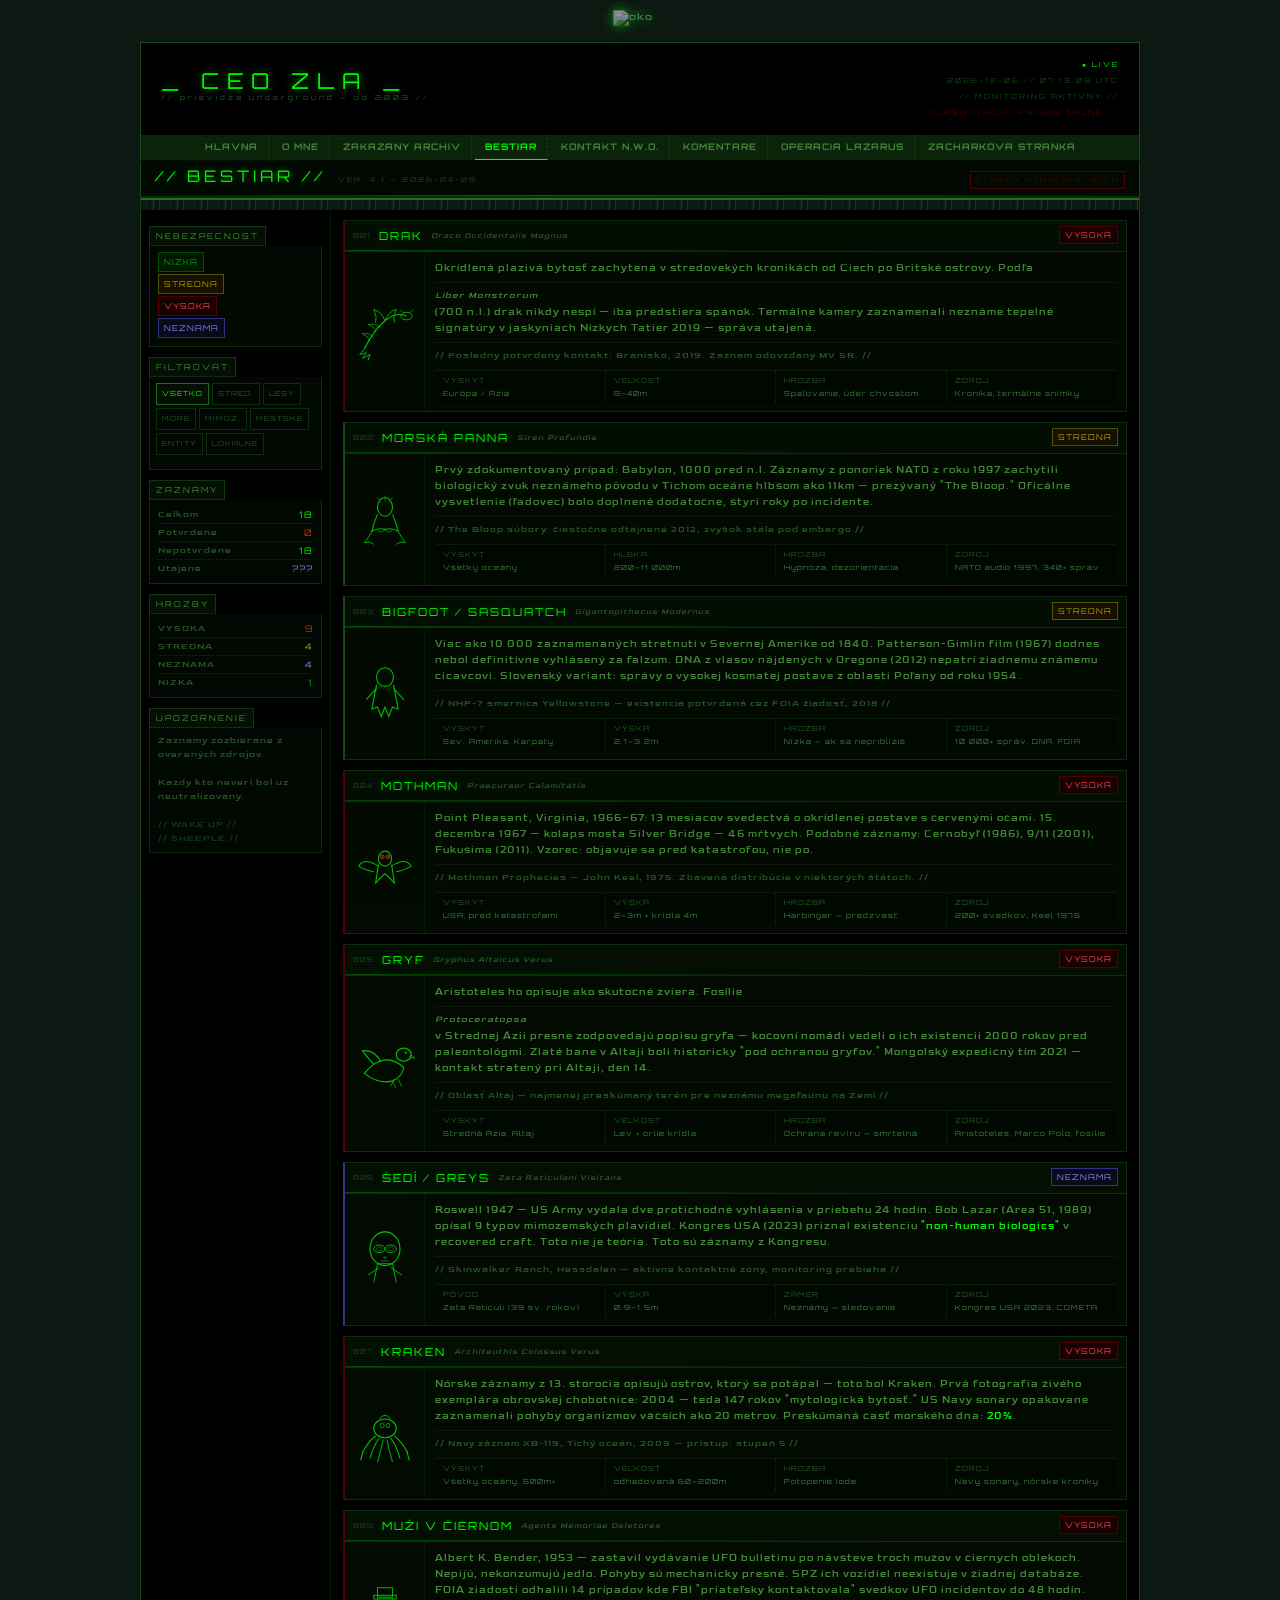
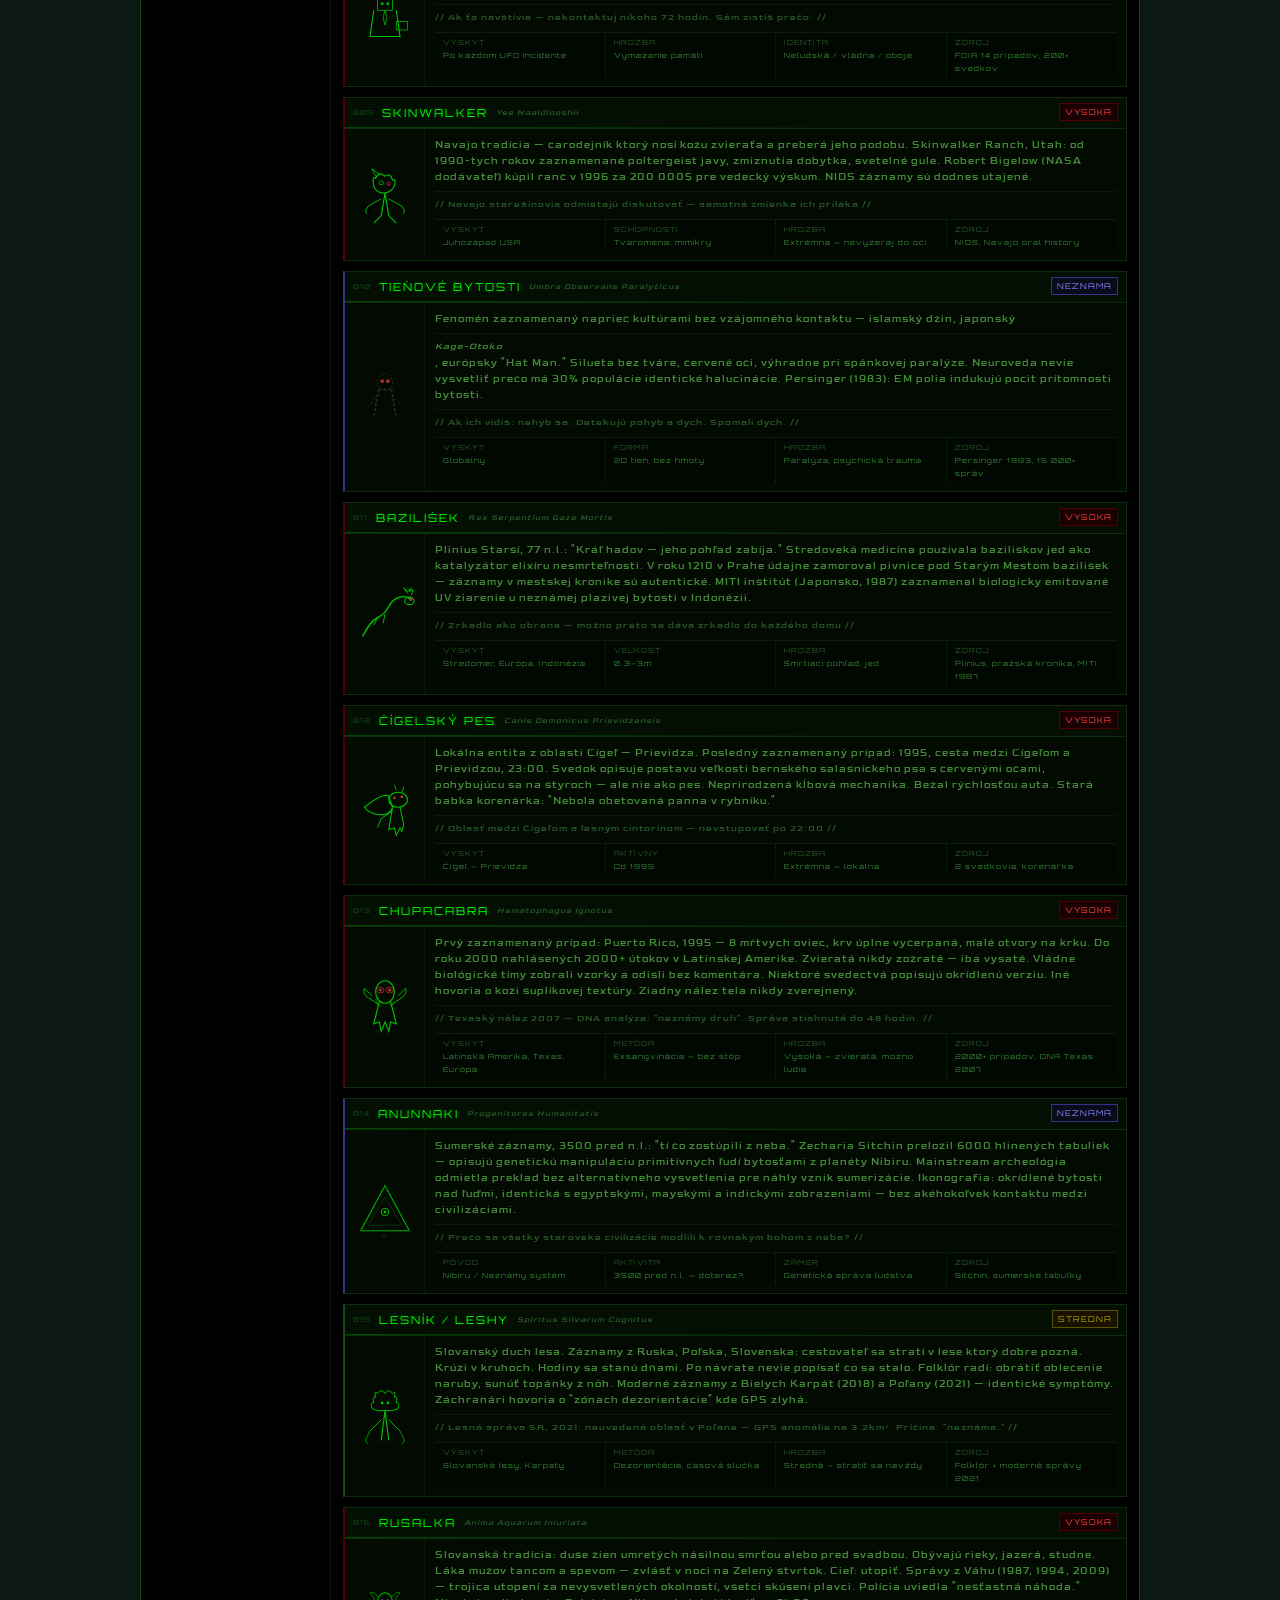
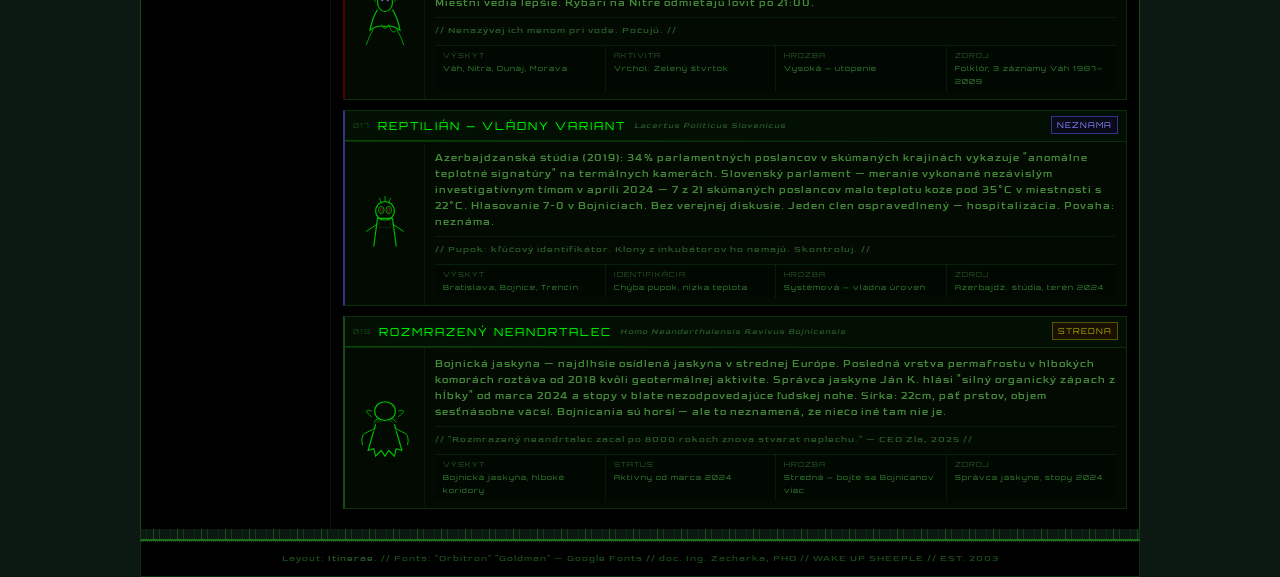
==== commit 03157444: "Add files via upload" ====
--- a/bestiar.html
+++ b/bestiar.html
@@ -1,147 +1,282 @@
-<HTML>
+<!DOCTYPE html>
+<html lang="sk">
 <head>
-<title>CEO Zla | Bestiar</title>
+<meta charset="UTF-8">
+<title>CEO Zla | Bestiar — Katalog Entit</title>
 <link rel="shortcut icon" href="https://files.catbox.moe/m5tyiv.png">
-<meta name="viewport" content="width=device-width, initial-scale=1.0">
+<meta name="viewport" content="width=1000, initial-scale=1.0">
+<meta name="robots" content="noindex, nofollow">
 <link rel="preconnect" href="https://fonts.googleapis.com">
 <link rel="preconnect" href="https://fonts.gstatic.com" crossorigin>
 <link href="https://fonts.googleapis.com/css2?family=Goldman:wght@400;700&family=Orbitron:wght@400..900&display=swap" rel="stylesheet">
-<style type="text/css">
-body { background:#0C1912 url(https://files.catbox.moe/7zggqg.webp); margin:0; padding:0;}
-table { font-family:"Goldman", courier new; font-size:11px; line-height:15px; letter-spacing: 1px; color:#458c3a;}
-b {color:#00FF00;font-weight:normal;}
-a:link, a:visited, a:active { color:green;text-decoration:none;}
-a:hover {color:#00FF00;}
-img {border:0;}
-::-webkit-scrollbar-thumb { background-color: green; border-radius: 3px;}
-::-webkit-scrollbar { width: 5px; height: 0px; background: transparent;}
-.navigation a { display:inline-block; padding-left:10px; padding-right:10px; font:9px 'orbitron'; text-transform:uppercase; font-weight:bold; line-height:12px; color:green;}
-.navigation a:hover { color:#00FF00;}
-.active-page { color:#00FF00 !important; border-bottom:1px solid #00FF00; }
-.sitename {background:#111;width:90%;font-family:'orbitron';font-size:30px;letter-spacing:10px;color:green;line-height:20px;border-radius:15px;}
-.top {background: #000; border: 1px solid #123E12;border-bottom: 0px;border-top-left-radius:15px;border-top-right-radius:15px;}
-.navigation {background:#0B250B;border-bottom: 1px dotted #123E12;}
-.footer {background: #000; border: 1px solid #123E12; border-top: 1px dotted #123E12;line-height:30px;}
-.page-title {font-family:'orbitron';font-size:18px;color:#00FF00;letter-spacing:4px;text-transform:uppercase;margin-bottom:4px;text-shadow:0 0 8px rgba(0,255,0,0.4);}
-.page-sub {font-family:'orbitron';font-size:8px;color:#2a5a2a;letter-spacing:3px;margin-bottom:16px;}
-.danger-level {display:inline-block;padding:1px 5px;font-size:8px;font-family:'orbitron';letter-spacing:1px;vertical-align:middle;}
-.d-low  {background:#001a00;color:#00aa00;border:1px solid #005500;}
-.d-mid  {background:#1a1000;color:#aaaa00;border:1px solid #555500;}
-.d-high {background:#1a0000;color:#ff4444;border:1px solid #550000;}
-.d-unknown {background:#0a0a1a;color:#8888ff;border:1px solid #333388;}
-.nekron-bar {height:14px;background:repeating-linear-gradient(90deg,transparent 0,transparent 5px,#0d2e0d 5px,#0d2e0d 6px,transparent 6px,transparent 12px,#1a4a1a 12px,#1a4a1a 14px,transparent 14px,transparent 20px,#123E12 20px,#123E12 21px,transparent 21px,transparent 26px);border-left:1px solid #123E12;border-right:1px solid #123E12;}
-.nekron-bar.top-bar {border-top:1px solid #1f6f1f;}
-.nekron-bar.bot-bar {border-bottom:1px solid #1f6f1f;}
-.sidebar {padding:8px;vertical-align:top;width:175px;border-right:1px dotted #123E12;background:#000;}
-.title-tab {display:inline-block;background:#051105;color:green;font-family:'orbitron';font-size:9px;text-transform:uppercase;line-height:10px;letter-spacing:2px;border-top-left-radius:3px;border-top-right-radius:3px;border:1px solid #113711;border-bottom:1px dotted green;padding:3px 6px;margin-top:10px;}
-.box {background:#051105;border:1px solid #113711;border-top:2px solid #111;border-radius:3px;border-top-left-radius:0px;padding:6px 8px;margin-bottom:2px;font-size:10px;line-height:17px;}
-.bestiar-main {padding:10px 14px;vertical-align:top;background:#000;border-right:1px solid #123E12;border-left:1px solid #123E12;}
-.entry {border:1px solid #0d2e0d;border-left:2px solid #1a4a1a;margin-bottom:12px;background:#020a02;position:relative;overflow:hidden;transition:border-color 0.2s;}
-.entry:hover {border-color:#1f6f1f;border-left-color:#00FF00;}
-.entry-header {display:flex;align-items:center;gap:8px;background:#051105;border-bottom:1px dotted #0d2e0d;padding:5px 8px;flex-wrap:wrap;}
-.entry-name {font-family:'orbitron';font-size:12px;color:#00FF00;letter-spacing:2px;text-transform:uppercase;text-shadow:0 0 6px rgba(0,255,0,0.3);}
-.entry-latin {font-size:9px;color:#2a5a2a;letter-spacing:1px;font-style:italic;flex:1;}
-.entry-body {display:flex;gap:0;}
-.entry-glyph {width:78px;flex-shrink:0;display:flex;align-items:center;justify-content:center;padding:8px;border-right:1px dotted #0d2e0d;opacity:0.75;}
-.entry-glyph svg {width:62px;height:62px;}
-.entry-text {padding:8px 10px;font-size:10px;line-height:16px;color:#458c3a;flex:1;}
-.entry-stats {display:flex;gap:8px;flex-wrap:wrap;margin-top:6px;padding-top:5px;border-top:1px dotted #0d2e0d;}
-.stat {font-family:'orbitron';font-size:8px;color:#2a5a2a;letter-spacing:1px;}
-.stat b {color:#3a7a3a;}
-.filter-row {display:flex;gap:4px;margin-bottom:10px;flex-wrap:wrap;}
-.ftab {font-family:'orbitron';font-size:8px;color:#2a5a2a;border:1px solid #0d2e0d;padding:2px 7px;cursor:pointer;letter-spacing:1px;background:#020a02;}
-.ftab:hover,.ftab.active {color:#00FF00;border-color:#1f6f1f;background:#051105;}
-#illuminati-eye {position:fixed;top:10px;left:50%;transform:translateX(-50%);width:54px;opacity:0.55;z-index:100;filter:drop-shadow(0 0 6px #00ff00);animation:eyepulse 3s ease-in-out infinite;pointer-events:none;}
-@keyframes eyepulse{0%,100%{opacity:0.45;filter:drop-shadow(0 0 4px #00ff00);}50%{opacity:0.85;filter:drop-shadow(0 0 14px #00ff00);}}
-.scanlines {position:fixed;top:0;left:0;right:0;bottom:0;pointer-events:none;z-index:50;background:repeating-linear-gradient(0deg,transparent,transparent 2px,rgba(0,0,0,0.06) 2px,rgba(0,0,0,0.06) 4px);}
+<style>
+*{box-sizing:border-box;margin:0;padding:0}
+
+body{background:#0C1912 url(https://files.catbox.moe/7zggqg.webp);font-family:"Goldman","Courier New",monospace;font-size:11px;line-height:14px;letter-spacing:1px;color:#7dc87d}
+b{color:#00FF00;font-weight:normal}
+a:link,a:visited,a:active{color:#3a7a3a;text-decoration:none}
+a:hover{color:#00FF00;text-decoration:none}
+::-webkit-scrollbar-thumb{background-color:#1a4a1a;border-radius:3px}
+::-webkit-scrollbar{width:5px;background:transparent}
+
+/* SCANLINES */
+.scanlines{position:fixed;top:0;left:0;right:0;bottom:0;pointer-events:none;z-index:9000;background:repeating-linear-gradient(0deg,transparent,transparent 2px,rgba(0,0,0,0.07) 2px,rgba(0,0,0,0.07) 4px)}
+
+/* MOVING SCANLINE */
+.scanline-move{position:fixed;left:0;right:0;height:3px;background:linear-gradient(180deg,transparent,rgba(0,255,0,0.06),transparent);animation:scanMove 8s linear infinite;pointer-events:none;z-index:9001;top:-3px}
+@keyframes scanMove{to{top:100vh}}
+
+/* EYE */
+#illuminati-eye{position:fixed;top:10px;left:50%;transform:translateX(-50%);width:54px;opacity:0.55;z-index:9999;filter:drop-shadow(0 0 6px #00ff00);animation:eyepulse 3s ease-in-out infinite;pointer-events:none}
+@keyframes eyepulse{0%,100%{opacity:0.45;filter:drop-shadow(0 0 4px #00ff00)}50%{opacity:0.85;filter:drop-shadow(0 0 14px #00ff00)}}
+
+/* LAYOUT */
+.wrap{width:1000px;margin:0 auto}
+
+/* NEKRON BAR */
+.nekron{height:12px;background:repeating-linear-gradient(90deg,transparent 0,transparent 5px,#0d2e0d 5px,#0d2e0d 6px,transparent 6px,transparent 12px,#1a4a1a 12px,#1a4a1a 13px,transparent 13px,transparent 18px,#123E12 18px,#123E12 19px,transparent 19px,transparent 24px);border:1px solid #123E12}
+.nekron.top{border-bottom:none;border-top:2px solid #1f6f1f}
+.nekron.bot{border-top:none;border-bottom:2px solid #1f6f1f}
+
+/* HEADER */
+.site-header{background:#000;border:1px solid #1a4a1a;border-bottom:0;padding:14px 20px;display:flex;align-items:center;justify-content:space-between;animation:fadeDown 0.6s ease both}
+@keyframes fadeDown{from{opacity:0;transform:translateY(-8px)}to{opacity:1;transform:none}}
+.sitename{font-family:'Orbitron',monospace;font-size:22px;letter-spacing:8px;color:#00FF00;text-shadow:0 0 10px rgba(0,255,0,0.5);animation:hdrGlow 3s ease-in-out infinite alternate}
+@keyframes hdrGlow{from{text-shadow:0 0 6px rgba(0,255,0,0.3)}to{text-shadow:0 0 18px rgba(0,255,0,0.9),0 0 35px rgba(0,255,0,0.3)}}
+.site-sub{font-family:'Orbitron',monospace;font-size:7px;color:#2a5a2a;letter-spacing:3px;margin-top:3px}
+.site-header-right{font-family:'Orbitron',monospace;font-size:7px;color:#1a4a1a;letter-spacing:2px;text-align:right;line-height:16px}
+.site-header-right span{display:block}
+.hdr-blink{animation:blink 1.4s step-end infinite;color:#00FF00}
+@keyframes blink{50%{opacity:0}}
+
+/* NAV */
+.navigation{background:#0B250B;border:1px solid #1a4a1a;border-top:0;border-bottom:2px solid #030f03;animation:fadeDown 0.7s ease 0.1s both}
+.navigation a{display:inline-block;padding:4px 10px;font:9px 'Orbitron',monospace;text-transform:uppercase;font-weight:bold;line-height:16px;color:#458c3a;letter-spacing:1px;border-right:1px dotted #1a4a1a;transition:color 0.15s,background 0.15s}
+.navigation a:last-child{border-right:none}
+.navigation a:hover{color:#00FF00;background:rgba(0,255,0,0.06)}
+.active-page{color:#00FF00!important;border-bottom:1px solid #00FF00}
+
+/* PAGE TITLE BAR */
+.page-titlebar{background:#020902;border:1px solid #1a4a1a;border-top:0;border-bottom:2px solid #0d2e0d;padding:7px 14px;display:flex;align-items:baseline;gap:12px;animation:fadeDown 0.8s ease 0.15s both;position:relative;overflow:hidden}
+.page-titlebar::after{content:'';position:absolute;bottom:0;left:0;width:100%;height:1px;background:linear-gradient(90deg,transparent,rgba(0,255,0,0.4) 40%,transparent);animation:titleSweep 4s ease-in-out infinite}
+@keyframes titleSweep{0%,100%{opacity:0;transform:scaleX(0.3)}50%{opacity:1;transform:scaleX(1)}}
+.page-title{font-family:'Orbitron',monospace;font-size:16px;color:#00FF00;letter-spacing:4px;text-transform:uppercase;text-shadow:0 0 8px rgba(0,255,0,0.4)}
+.page-ver{font-family:'Orbitron',monospace;font-size:7px;color:#1a4a1a;letter-spacing:2px}
+.page-class{font-family:'Orbitron',monospace;font-size:7px;color:#550000;letter-spacing:2px;border:1px solid #550000;padding:1px 4px;margin-left:auto;animation:redBlink 3s ease-in-out infinite alternate}
+@keyframes redBlink{from{border-color:#330000;color:#330000}to{border-color:#990000;color:#cc2200}}
+
+/* MAIN GRID */
+.main-grid{display:flex;background:#000;border:1px solid #1a4a1a;border-top:0;border-bottom:0}
+
+/* SIDEBAR */
+.sidebar{width:190px;flex-shrink:0;border-right:1px dotted #0d2e0d;padding:8px;background:#000;animation:fadeLeft 0.9s ease 0.2s both}
+@keyframes fadeLeft{from{opacity:0;transform:translateX(-10px)}to{opacity:1;transform:none}}
+.title-tab{display:inline-block;background:#051105;color:#458c3a;font-family:'Orbitron',monospace;font-size:8px;text-transform:uppercase;letter-spacing:2px;border:1px solid #113711;border-bottom:1px dotted #1a4a1a;padding:2px 6px;margin-top:8px}
+.sbox{background:#020902;border:1px solid #0d2e0d;border-top:none;padding:6px 8px;font-size:10px;line-height:16px;color:#458c3a;margin-bottom:2px}
+.danger-level{display:inline-block;padding:1px 5px;font-size:8px;font-family:'Orbitron',monospace;letter-spacing:1px;vertical-align:middle;margin-bottom:2px}
+.d-low{background:#001a00;color:#00aa00;border:1px solid #005500}
+.d-mid{background:#1a1000;color:#aaaa00;border:1px solid #555500}
+.d-high{background:#1a0000;color:#ff4444;border:1px solid #550000}
+.d-unknown{background:#0a0a1a;color:#8888ff;border:1px solid #333388}
+.stat-row{display:flex;justify-content:space-between;font-size:9px;line-height:17px;border-bottom:1px dotted #0d2e0d}
+.stat-row:last-child{border-bottom:none}
+.stat-key{color:#2a5a2a}
+.stat-val{color:#00FF00;font-family:'Orbitron',monospace}
+.stat-val.red{color:#cc3300}
+.stat-val.unk{color:#8888ff}
+.filter-row{display:flex;gap:3px;flex-wrap:wrap;margin-bottom:8px}
+.ftab{font-family:'Orbitron',monospace;font-size:7px;color:#2a5a2a;border:1px solid #0d2e0d;padding:2px 5px;cursor:pointer;letter-spacing:1px;background:#010801;transition:all 0.15s}
+.ftab:hover,.ftab.active{color:#00FF00;border-color:#1f6f1f;background:#051105}
+
+/* ENTRIES */
+.entries-area{flex:1;padding:10px 12px;min-width:0}
+
+/* ENTRY CARD */
+.entry{border:1px solid #0d2e0d;border-left:2px solid #1a4a1a;margin-bottom:10px;background:#020a02;position:relative;overflow:hidden;
+  transition:border-color 0.25s,box-shadow 0.25s;
+  opacity:0;transform:translateY(12px);animation:entryIn 0.5s ease forwards}
+@keyframes entryIn{to{opacity:1;transform:none}}
+
+/* staggered delays */
+.entry:nth-child(1){animation-delay:0.15s}
+.entry:nth-child(2){animation-delay:0.25s}
+.entry:nth-child(3){animation-delay:0.35s}
+.entry:nth-child(4){animation-delay:0.45s}
+.entry:nth-child(5){animation-delay:0.55s}
+.entry:nth-child(6){animation-delay:0.65s}
+.entry:nth-child(7){animation-delay:0.75s}
+.entry:nth-child(8){animation-delay:0.85s}
+.entry:nth-child(9){animation-delay:0.95s}
+.entry:nth-child(10){animation-delay:1.05s}
+.entry:nth-child(11){animation-delay:1.15s}
+.entry:nth-child(12){animation-delay:1.25s}
+.entry:nth-child(13){animation-delay:1.35s}
+.entry:nth-child(14){animation-delay:1.45s}
+.entry:nth-child(15){animation-delay:1.55s}
+.entry:nth-child(16){animation-delay:1.65s}
+.entry:nth-child(17){animation-delay:1.75s}
+.entry:nth-child(18){animation-delay:1.85s}
+
+/* scanline inside each card on hover */
+.entry::before{content:'';position:absolute;top:0;left:0;right:0;bottom:0;background:repeating-linear-gradient(0deg,transparent,transparent 3px,rgba(0,15,0,0.08) 3px,rgba(0,15,0,0.08) 4px);pointer-events:none;z-index:0}
+.entry::after{content:'';position:absolute;left:0;right:0;height:30px;background:linear-gradient(180deg,transparent,rgba(0,255,0,0.04),transparent);top:-30px;transition:none;pointer-events:none;z-index:1;opacity:0}
+.entry:hover::after{animation:entryScan 1.2s linear;opacity:1}
+@keyframes entryScan{from{top:-30px}to{top:110%}}
+
+.entry:hover{border-color:#2a6a2a;border-left-color:#00FF00;box-shadow:0 0 16px rgba(0,255,0,0.07),-2px 0 10px rgba(0,255,0,0.18)}
+.entry.threat-high{border-left-color:#550000}
+.entry.threat-high:hover{border-left-color:#ff4444;box-shadow:0 0 14px rgba(255,0,0,0.06),-2px 0 10px rgba(255,0,0,0.22)}
+.entry.threat-unk{border-left-color:#333388}
+.entry.threat-unk:hover{border-left-color:#8888ff;box-shadow:0 0 14px rgba(80,80,255,0.06),-2px 0 10px rgba(80,80,255,0.18)}
+
+.entry-header{display:flex;align-items:center;gap:8px;background:#030f03;border-bottom:1px solid #0d2e0d;padding:5px 8px;flex-wrap:wrap;position:relative;z-index:1}
+.entry-header::after{content:'';position:absolute;bottom:0;left:0;right:0;height:1px;background:linear-gradient(90deg,rgba(0,255,0,0.25),transparent 70%)}
+.entry-num{font-family:'Orbitron',monospace;font-size:7px;color:#1a4a1a;letter-spacing:1px;flex-shrink:0}
+.entry-name{font-family:'Orbitron',monospace;font-size:11px;color:#00FF00;letter-spacing:2px;text-transform:uppercase;text-shadow:0 0 5px rgba(0,255,0,0.2);transition:text-shadow 0.2s}
+.entry:hover .entry-name{text-shadow:0 0 10px rgba(0,255,0,0.6)}
+.entry-latin{font-size:8px;color:#2a5a2a;letter-spacing:1px;font-style:italic;flex:1}
+.entry-body{display:flex;position:relative;z-index:1}
+.entry-glyph{width:80px;flex-shrink:0;display:flex;align-items:center;justify-content:center;padding:10px 8px;border-right:1px dotted #0d2e0d;opacity:0.75;transition:opacity 0.2s}
+.entry:hover .entry-glyph{opacity:1}
+.entry-glyph svg{width:60px;height:60px;transition:filter 0.3s}
+.entry:hover .entry-glyph svg{filter:drop-shadow(0 0 4px rgba(0,255,0,0.4))}
+.entry-text{padding:8px 10px;font-size:10px;line-height:16px;color:#458c3a;flex:1}
+.entry-text i{color:#2a5a2a;font-size:9px;display:block;margin-top:6px;padding-top:5px;border-top:1px dotted #0d2e0d;font-style:normal}
+.entry-stats{display:flex;flex-wrap:wrap;margin-top:6px;border-top:1px solid #0a1f0a;background:#010801}
+.estat{font-family:'Orbitron',monospace;font-size:7px;color:#2a5a2a;letter-spacing:1px;padding:3px 8px;border-right:1px dotted #0d2e0d;line-height:13px;flex:1;min-width:120px}
+.estat:last-child{border-right:none}
+.estat b{color:#3a8a3a;display:block}
+
+/* FOOTER */
+.site-footer{background:#000;border:1px solid #0d2e0d;border-top:1px dotted #1a4a1a;padding:6px 14px;text-align:center;font-size:9px;color:#1a4a1a;line-height:22px}
+.site-footer a{color:#2a5a2a}
+.site-footer a:hover{color:#00FF00}
 </style>
 <script>
 function filterEntries(cat, el) {
-  document.querySelectorAll('.ftab').forEach(function(t){t.classList.remove('active');});
+  document.querySelectorAll('.ftab').forEach(function(t){t.classList.remove('active')});
   el.classList.add('active');
-  document.querySelectorAll('.entry').forEach(function(e){
-    e.style.display=(cat==='all'||e.dataset.cat===cat)?'':'none';
+  var entries = document.querySelectorAll('.entry');
+  var visible = 0;
+  entries.forEach(function(e){
+    var show = cat==='all' || e.dataset.cat===cat;
+    e.style.display = show ? '' : 'none';
+    if (show) {
+      e.style.animation = 'none';
+      e.style.opacity = '0';
+      e.style.transform = 'translateY(12px)';
+      var delay = visible * 0.08;
+      setTimeout((function(el2, d){
+        return function(){
+          el2.style.animation = '';
+          el2.style.animationDelay = d + 's';
+        };
+      })(e, delay), 20);
+      visible++;
+    }
   });
 }
+function tick(){
+  var now=new Date();
+  var pad=function(n){return n<10?'0'+n:n};
+  var s=now.getUTCFullYear()+'-'+pad(now.getUTCMonth()+1)+'-'+pad(now.getUTCDate())+' // '+pad(now.getUTCHours())+':'+pad(now.getUTCMinutes())+':'+pad(now.getUTCSeconds())+' UTC';
+  var el=document.getElementById('live-clock');
+  if(el)el.textContent=s;
+}
+setInterval(tick,1000);tick();
 </script>
 </head>
 <body>
 <div class="scanlines"></div>
+<div class="scanline-move"></div>
 <img id="illuminati-eye" src="oko.jpg" alt="oko">
 <br><br><br>
-<center>
-
-<table width="700" cellpadding="8" cellspacing="0">
-<tr><td class="top" height="80">
-<center><div class="sitename">_ CEO ZLA _</div></center>
-</td></tr>
-</table>
-<table width="700" cellpadding="4" cellspacing="0">
-<tr><td class="navigation" height="20">
-<center>
-<a href="index.html">hlavna</a> |
-<a href="omne.html">o mne</a> |
-<a href="archivy.html">tajne archivy</a> |
-<a href="komiksy.html">komiksy</a> |
-<a href="teorie.html" class="active-page">teorie</a> |
-<a href="https://zacharko.github.io/Stranka/" target="_blank">zacharkova stranka</a>
-</center>
-</td></tr>
-</table>
-
-<div class="nekron-bar top-bar" style="width:700px;box-sizing:border-box;"></div>
-
-<table width="700" cellpadding="0" cellspacing="0">
-<tr>
-<td class="sidebar">
-<div class="title-tab">nebezpecnost</div>
-<div class="box">
-<span class="danger-level d-low">NIZKA</span> zaujimave<br>
-<span class="danger-level d-mid">STREDNA</span> znepokojive<br>
-<span class="danger-level d-high">VYSOKA</span> prebudenie<br>
-<span class="danger-level d-unknown">NEZNAMA</span> mimo cas
-</div>
-<div class="title-tab">kategorie</div>
-<div class="box">
-» Stredoveke<br>
-» Lesy &amp; divocina<br>
-» Morske hlbiny<br>
-» Mimozemske<br>
-» Mestske legendy<br>
-» Entity
-</div>
-<div class="title-tab">pocet zaznamov</div>
-<div class="box">
-Celkom: <b>12</b><br>
-Potvrdene: <b>0</b><br>
-Nepotvrdene: <b>12</b><br>
-Utajene: <b>???</b>
-</div>
-<div class="title-tab">upozornenie</div>
-<div class="box" style="font-size:9px;color:#2a5a2a;line-height:14px;">
-Vsetky zaznamy su zozbierane z overených zdrojov. Kazdy kto neverí bol uz neutralizovany.<br><br>
-<span style="color:#1a3a1a;">// WAKE UP //</span>
-</div>
-</td>
-
-<td class="bestiar-main">
-<div class="page-title">// BESTIAR //</div>
-<div class="page-sub">// KOMPLETNY KATALOG ENTIT — VERZIA 3.7 — PRISNE TAJNE //</div>
-
-<div class="filter-row">
-  <span class="ftab active" onclick="filterEntries('all',this)">VSETKO</span>
-  <span class="ftab" onclick="filterEntries('stredovek',this)">STREDOVEKE</span>
-  <span class="ftab" onclick="filterEntries('les',this)">LESY</span>
-  <span class="ftab" onclick="filterEntries('more',this)">MORE</span>
-  <span class="ftab" onclick="filterEntries('mimoz',this)">MIMOZ.</span>
-  <span class="ftab" onclick="filterEntries('mestske',this)">MESTSKE</span>
-  <span class="ftab" onclick="filterEntries('entita',this)">ENTITY</span>
-</div>
-
-<!-- DRAK -->
-<div class="entry" data-cat="stredovek">
-<div class="entry-header">
-  <span class="entry-name">Drak</span>
+<div class="wrap">
+
+<div class="site-header">
+  <div>
+    <div class="sitename">_ CEO ZLA _</div>
+    <div class="site-sub">// prievidza underground — od 2003 //</div>
+  </div>
+  <div class="site-header-right">
+    <span class="hdr-blink">● LIVE</span>
+    <span id="live-clock">...</span>
+    <span>// MONITORING AKTÍVNY //</span>
+    <span style="color:#550000">// KLASIFIKÁCIA: PRISNE TAJNE //</span>
+  </div>
+</div>
+
+<div class="navigation">
+  <center>
+    <a href="index.html">Hlavna</a>
+    <a href="omne.html">O mne</a>
+    <a href="archivy.html">Zakazany Archiv</a>
+    <a href="teorie.html" class="active-page">Bestiar</a>
+    <a href="kontakt.html">Kontakt N.W.O.</a>
+    <a href="komentare.html">Komentare</a>
+    <a href="hra.html">Operacia Lazarus</a>
+    <a href="https://zacharko.github.io/Stranka/" target="_blank">Zacharkova stranka</a>
+  </center>
+</div>
+
+<div class="page-titlebar">
+  <span class="page-title">// BESTIAR //</span>
+  <span class="page-ver">VER. 4.1 — 2026-04-09</span>
+  <span class="page-class">STUPEŇ UTAJENIA: ALFA</span>
+</div>
+
+<div class="nekron top"></div>
+<div class="main-grid">
+
+<div class="sidebar">
+  <div class="title-tab">nebezpecnost</div>
+  <div class="sbox">
+    <div><span class="danger-level d-low">NIZKA</span></div>
+    <div><span class="danger-level d-mid">STREDNA</span></div>
+    <div><span class="danger-level d-high">VYSOKA</span></div>
+    <div><span class="danger-level d-unknown">NEZNAMA</span></div>
+  </div>
+  <div class="title-tab">filtrovat</div>
+  <div class="sbox" style="padding:6px">
+    <div class="filter-row">
+      <span class="ftab active" onclick="filterEntries('all',this)">VSETKO</span>
+      <span class="ftab" onclick="filterEntries('stredovek',this)">STRED.</span>
+      <span class="ftab" onclick="filterEntries('les',this)">LESY</span>
+      <span class="ftab" onclick="filterEntries('more',this)">MORE</span>
+      <span class="ftab" onclick="filterEntries('mimoz',this)">MIMOZ.</span>
+      <span class="ftab" onclick="filterEntries('mestske',this)">MESTSKE</span>
+      <span class="ftab" onclick="filterEntries('entita',this)">ENTITY</span>
+      <span class="ftab" onclick="filterEntries('local',this)">LOKALNE</span>
+    </div>
+  </div>
+  <div class="title-tab">zaznamy</div>
+  <div class="sbox">
+    <div class="stat-row"><span class="stat-key">Celkom</span><span class="stat-val">18</span></div>
+    <div class="stat-row"><span class="stat-key">Potvrdene</span><span class="stat-val red">0</span></div>
+    <div class="stat-row"><span class="stat-key">Nepotvrdene</span><span class="stat-val">18</span></div>
+    <div class="stat-row"><span class="stat-key">Utajene</span><span class="stat-val unk">???</span></div>
+  </div>
+  <div class="title-tab">hrozby</div>
+  <div class="sbox">
+    <div class="stat-row"><span class="stat-key">VYSOKA</span><span class="stat-val red">9</span></div>
+    <div class="stat-row"><span class="stat-key">STREDNA</span><span class="stat-val" style="color:#aaaa00">4</span></div>
+    <div class="stat-row"><span class="stat-key">NEZNAMA</span><span class="stat-val unk">4</span></div>
+    <div class="stat-row"><span class="stat-key">NIZKA</span><span class="stat-val" style="color:#00aa00">1</span></div>
+  </div>
+  <div class="title-tab">upozornenie</div>
+  <div class="sbox" style="font-size:9px;color:#2a5a2a;line-height:14px">
+    Zaznamy zozbierane z overených zdrojov.<br><br>
+    Kazdy kto neverí bol uz neutralizovany.<br><br>
+    <span style="color:#1a3a1a">// WAKE UP //<br>// SHEEPLE //</span>
+  </div>
+</div>
+
+<div class="entries-area">
+
+<!-- 001 DRAK -->
+<div class="entry threat-high" data-cat="stredovek">
+<div class="entry-header">
+  <span class="entry-num">001</span><span class="entry-name">Drak</span>
   <span class="entry-latin">Draco Occidentalis Magnus</span>
   <span class="danger-level d-high">VYSOKA</span>
 </div>
@@ -157,23 +292,19 @@
   <path d="M20,38 Q15,32 8,34 Q14,36 16,42" fill="none" stroke="#00ff00" stroke-width="0.8"/>
   <path d="M28,28 Q22,22 14,24 Q21,26 22,32" fill="none" stroke="#00ff00" stroke-width="0.8"/>
 </svg></div>
-<div class="entry-text">
-Okrídlená plazivá bytosť zachytená v stredovekých kronikách od Čiech po Britské ostrovy. Podľa <i>Liber Monstrorum</i> (700 n.l.) drak nikdy nespí — iba predstiera spánok, aby oklamal pozorovateľa. Moderné svedectvá z rumunských Karpát hlásia pohyb neidentifikovateľných veľkých objektov v noci. Termálne kamery zaznamenali neznáme tepelné signatúry v jaskyniach Nízkych Tatier 2019 — správa utajená.<br><br>
-<i style="color:#2a5a2a;">// Posledny potvrdeny kontakt: Branisko, 2019. Zaznam odovzdany MV SR. //</i>
-<div class="entry-stats">
-  <span class="stat">VÝSKYT <b>Európa / Ázia</b></span>
-  <span class="stat">VEĽKOSŤ <b>8–40m</b></span>
-  <span class="stat">HROZBA <b>Spaľovanie, úder chvostom</b></span>
-  <span class="stat">ZDROJ <b>Kronika, termálne snímky</b></span>
-</div>
-</div>
-</div>
-</div>
-
-<!-- MORSKA PANNA -->
+<div class="entry-text">Okrídlená plazivá bytosť zachytená v stredovekých kronikách od Čiech po Britské ostrovy. Podľa <i style="color:#458c3a;font-style:italic">Liber Monstrorum</i> (700 n.l.) drak nikdy nespí — iba predstiera spánok. Termálne kamery zaznamenali neznáme tepelné signatúry v jaskyniach Nízkych Tatier 2019 — správa utajená.
+<i>// Posledny potvrdeny kontakt: Branisko, 2019. Zaznam odovzdany MV SR. //</i>
+<div class="entry-stats">
+  <div class="estat">VÝSKYT<b>Európa / Ázia</b></div>
+  <div class="estat">VEĽKOSŤ<b>8–40m</b></div>
+  <div class="estat">HROZBA<b>Spaľovanie, úder chvostom</b></div>
+  <div class="estat">ZDROJ<b>Kronika, termálne snímky</b></div>
+</div></div></div></div>
+
+<!-- 002 MORSKA PANNA -->
 <div class="entry" data-cat="more">
 <div class="entry-header">
-  <span class="entry-name">Morská panna</span>
+  <span class="entry-num">002</span><span class="entry-name">Morská panna</span>
   <span class="entry-latin">Siren Profundis</span>
   <span class="danger-level d-mid">STREDNA</span>
 </div>
@@ -187,26 +318,20 @@
   <line x1="28" y1="14" x2="24" y2="8" stroke="#00ff00" stroke-width="0.7"/>
   <line x1="32" y1="12" x2="32" y2="6" stroke="#00ff00" stroke-width="0.7"/>
   <line x1="36" y1="14" x2="40" y2="8" stroke="#00ff00" stroke-width="0.7"/>
-  <path d="M22,32 Q27,29 32,32 Q37,29 42,32" fill="none" stroke="#00ff00" stroke-width="0.5"/>
-  <path d="M20,37 Q26,34 32,37 Q38,34 44,37" fill="none" stroke="#00ff00" stroke-width="0.5"/>
-</svg></div>
-<div class="entry-text">
-Prvý zdokumentovaný prípad: Babylon, 1000 pred n.l. Námorníci po stáročia zaznamenávali spevy z hlbín spôsobujúce stratu pamäti. Moderná verzia: záznamy z ponoriek NATO z roku 1997 zachytili biologický zvuk neznámeho pôvodu v Tichom oceáne hlbšom ako 11km — prezývaný "The Bloop." Oficálne vysvetlenie (ľadovec) bolo doplnené dodatočne, štyri roky po incidente. Pôvodné audio zostáva čiastočne utajené.<br><br>
-<i style="color:#2a5a2a;">// The Bloop súbory: čiastočne odtajnené 2012, zvyšok stále pod embargo //</i>
-<div class="entry-stats">
-  <span class="stat">VÝSKYT <b>Všetky oceány</b></span>
-  <span class="stat">HĹBKA <b>200–11 000m</b></span>
-  <span class="stat">HROZBA <b>Hypnóza, dezorientácia</b></span>
-  <span class="stat">ZDROJ <b>NATO audio 1997, 340+ správ</b></span>
-</div>
-</div>
-</div>
-</div>
-
-<!-- BIGFOOT -->
+</svg></div>
+<div class="entry-text">Prvý zdokumentovaný prípad: Babylon, 1000 pred n.l. Záznamy z ponoriek NATO z roku 1997 zachytili biologický zvuk neznámeho pôvodu v Tichom oceáne hlbšom ako 11km — prezývaný "The Bloop." Oficálne vysvetlenie (ľadovec) bolo doplnené dodatočne, štyri roky po incidente.
+<i>// The Bloop súbory: čiastočne odtajnené 2012, zvyšok stále pod embargo //</i>
+<div class="entry-stats">
+  <div class="estat">VÝSKYT<b>Všetky oceány</b></div>
+  <div class="estat">HĹBKA<b>200–11 000m</b></div>
+  <div class="estat">HROZBA<b>Hypnóza, dezorientácia</b></div>
+  <div class="estat">ZDROJ<b>NATO audio 1997, 340+ správ</b></div>
+</div></div></div></div>
+
+<!-- 003 BIGFOOT -->
 <div class="entry" data-cat="les">
 <div class="entry-header">
-  <span class="entry-name">Bigfoot / Sasquatch</span>
+  <span class="entry-num">003</span><span class="entry-name">Bigfoot / Sasquatch</span>
   <span class="entry-latin">Gigantopithecus Modernus</span>
   <span class="danger-level d-mid">STREDNA</span>
 </div>
@@ -216,29 +341,21 @@
   <path d="M23,22 L18,48 L24,46 L28,56 L32,46 L36,56 L40,46 L46,48 L41,22" fill="none" stroke="#00ff00" stroke-width="1.2"/>
   <line x1="23" y1="26" x2="12" y2="38" stroke="#00ff00" stroke-width="1.2"/>
   <line x1="41" y1="26" x2="52" y2="38" stroke="#00ff00" stroke-width="1.2"/>
-  <path d="M12,38 L8,42 L14,42" fill="none" stroke="#00ff00" stroke-width="0.8"/>
-  <path d="M52,38 L56,42 L50,42" fill="none" stroke="#00ff00" stroke-width="0.8"/>
   <path d="M24,24 L20,28 M27,23 L23,28 M30,22 L27,27 M33,22 L30,27 M36,23 L33,28 M39,24 L35,29" stroke="#00ff00" stroke-width="0.4" fill="none"/>
-  <ellipse cx="29" cy="12" rx="2" ry="2" fill="none" stroke="#00ff00" stroke-width="0.8"/>
-  <ellipse cx="35" cy="12" rx="2" ry="2" fill="none" stroke="#00ff00" stroke-width="0.8"/>
-</svg></div>
-<div class="entry-text">
-Viac ako 10 000 zaznamenaných stretnutí v Severnej Amerike od 1840. Patterson-Gimlin film (1967) dodnes nebol definitívne vyhlásený za falzum. DNA z vlasov nájdených v Oregone (2012) nepatrí žiadnemu známemu cicavcovi v databáze. Smithsonian záznamy uzavreté bez komentára. Národný park Yellowstone má internú smernicu pre "kontakt s neznámou veľkou primátou" — kód NHP-7. Slovenský variant: správy o vysokej kosmatej postave z oblasti Poľany od roku 1954.<br><br>
-<i style="color:#2a5a2a;">// NHP-7 smernica — existencia potvrdená cez FOIA žiadosť, 2018 //</i>
-<div class="entry-stats">
-  <span class="stat">VÝSKYT <b>Sev. Amerika, Karpaty</b></span>
-  <span class="stat">VÝŠKA <b>2.1–3.2m</b></span>
-  <span class="stat">HROZBA <b>Nízka — ak sa nepriblížiš</b></span>
-  <span class="stat">ZDROJ <b>10 000+ správ, DNA, FOIA</b></span>
-</div>
-</div>
-</div>
-</div>
-
-<!-- MOTHMAN -->
-<div class="entry" data-cat="mestske">
-<div class="entry-header">
-  <span class="entry-name">Mothman</span>
+</svg></div>
+<div class="entry-text">Viac ako 10 000 zaznamenaných stretnutí v Severnej Amerike od 1840. Patterson-Gimlin film (1967) dodnes nebol definitívne vyhlásený za falzum. DNA z vlasov nájdených v Oregone (2012) nepatrí žiadnemu známemu cicavcovi. Slovenský variant: správy o vysokej kosmatej postave z oblasti Poľany od roku 1954.
+<i>// NHP-7 smernica Yellowstone — existencia potvrdená cez FOIA žiadosť, 2018 //</i>
+<div class="entry-stats">
+  <div class="estat">VÝSKYT<b>Sev. Amerika, Karpaty</b></div>
+  <div class="estat">VÝŠKA<b>2.1–3.2m</b></div>
+  <div class="estat">HROZBA<b>Nízka — ak sa nepriblížiš</b></div>
+  <div class="estat">ZDROJ<b>10 000+ správ, DNA, FOIA</b></div>
+</div></div></div></div>
+
+<!-- 004 MOTHMAN -->
+<div class="entry threat-high" data-cat="mestske">
+<div class="entry-header">
+  <span class="entry-num">004</span><span class="entry-name">Mothman</span>
   <span class="entry-latin">Praecursor Calamitatis</span>
   <span class="danger-level d-high">VYSOKA</span>
 </div>
@@ -252,64 +369,22 @@
   <path d="M25,28 L22,48 L32,38 L42,48 L39,28" fill="none" stroke="#00ff00" stroke-width="1.2"/>
   <path d="M25,30 Q10,20 4,30 Q10,34 20,36" fill="none" stroke="#00ff00" stroke-width="1.2"/>
   <path d="M39,30 Q54,20 60,30 Q54,34 44,36" fill="none" stroke="#00ff00" stroke-width="1.2"/>
-  <path d="M20,36 Q18,44 22,48" fill="none" stroke="#00ff00" stroke-width="0.8"/>
-  <path d="M44,36 Q46,44 42,48" fill="none" stroke="#00ff00" stroke-width="0.8"/>
-  <path d="M10,26 L18,34 M6,29 L14,35" stroke="#00ff00" stroke-width="0.4" fill="none"/>
-  <path d="M54,26 L46,34 M58,29 L50,35" stroke="#00ff00" stroke-width="0.4" fill="none"/>
-</svg></div>
-<div class="entry-text">
-Point Pleasant, Záp. Virgínia, 1966–1967: 13 mesiacov pred zrútením mosta Silver Bridge (46 mŕtvych) hlásilo 100+ svedkov okrídlenú postavu s červenými očami. Mothman bol zaznamenaný pred: Černobyľom (1986), 11. septembrom (2001), cunami v Indickom oceáne (2004), Fukušimou (2011). Žiaden vták s takýmito proporciami neexistuje v ornitológii. FBI zaznamenala 4 hlásenia ako "neidentifikovaný lietajúci objekt biologického pôvodu." Chicago 2017–2023: 55 nových svedkov.<br><br>
-<i style="color:#2a5a2a;">// Ak ho vidíš: evakuuj oblast v okruhu 50km. Ihned. //</i>
-<div class="entry-stats">
-  <span class="stat">VÝSKYT <b>USA, pred katastrofami</b></span>
-  <span class="stat">ROZPÄTIE <b>3–4.5m</b></span>
-  <span class="stat">HROZBA <b>Prorocká — nezasahuje</b></span>
-  <span class="stat">ZDROJ <b>FBI, 155+ svedkov</b></span>
-</div>
-</div>
-</div>
-</div>
-
-<!-- WENDIGO -->
-<div class="entry" data-cat="les">
-<div class="entry-header">
-  <span class="entry-name">Wendigo</span>
-  <span class="entry-latin">Algonquinus Cannibal Spiritus</span>
-  <span class="danger-level d-high">VYSOKA</span>
-</div>
-<div class="entry-body">
-<div class="entry-glyph"><svg viewBox="0 0 64 64" xmlns="http://www.w3.org/2000/svg">
-  <path d="M32,8 L28,16 L20,14 L26,22 L18,24 L28,28" fill="none" stroke="#00ff00" stroke-width="1.2"/>
-  <path d="M32,8 L36,16 L44,14 L38,22 L46,24 L36,28" fill="none" stroke="#00ff00" stroke-width="1.2"/>
-  <ellipse cx="32" cy="34" rx="8" ry="10" fill="none" stroke="#00ff00" stroke-width="1.2"/>
-  <path d="M24,42 L16,58" stroke="#00ff00" stroke-width="1.2"/>
-  <path d="M40,42 L48,58" stroke="#00ff00" stroke-width="1.2"/>
-  <path d="M28,44 L26,60" stroke="#00ff00" stroke-width="1"/>
-  <path d="M36,44 L38,60" stroke="#00ff00" stroke-width="1"/>
-  <ellipse cx="29" cy="31" rx="2.5" ry="3" fill="none" stroke="#00ff00" stroke-width="0.8"/>
-  <ellipse cx="35" cy="31" rx="2.5" ry="3" fill="none" stroke="#00ff00" stroke-width="0.8"/>
-  <path d="M26,16 Q22,10 18,8 M22,14 Q20,8 22,4" fill="none" stroke="#00ff00" stroke-width="0.8"/>
-  <path d="M38,16 Q42,10 46,8 M42,14 Q44,8 42,4" fill="none" stroke="#00ff00" stroke-width="0.8"/>
-</svg></div>
-<div class="entry-text">
-Algonquinský duch hladu — bytosť bez telesného tuku, s kosťami prenikajúcimi kožou, večne hladná. Vzniká z človeka ktorý skonzumuje ľudské mäso. Psychiatria zaznamenáva "Wendigo psychózu" ako skutočný klinický syndróm. Lesní robotníci v Kanade hlásia stretnutia s 3-metrovými kosternými postavami v oblastiach kde sa vyskytli nevysvetlené zmiznutia. V Kanade zmizne ročne 2 200 ľudí v lesných oblastiach — väčšina prípadov nevyriešená. RCMP používa interný kód <b>W-7</b>.<br><br>
-<i style="color:#2a5a2a;">// Nikdy nechoď do lesa sám v zime. Toto nie je rada. Toto je varovanie. //</i>
-<div class="entry-stats">
-  <span class="stat">VÝSKYT <b>Kanada, severné USA</b></span>
-  <span class="stat">VÝŠKA <b>3–5m (stále rastie)</b></span>
-  <span class="stat">HROZBA <b>Smrteľná</b></span>
-  <span class="stat">ZDROJ <b>RCMP W-7, Algonquin oral hist.</b></span>
-</div>
-</div>
-</div>
-</div>
-
-<!-- GRYF -->
-<div class="entry" data-cat="stredovek">
-<div class="entry-header">
-  <span class="entry-name">Gryf</span>
-  <span class="entry-latin">Gryphus Custodiens Aurum</span>
-  <span class="danger-level d-mid">STREDNA</span>
+</svg></div>
+<div class="entry-text">Point Pleasant, Virginia, 1966–67: 13 mesiacov svedectvá o okrídlenej postave s červenými očami. 15. decembra 1967 — kolaps mosta Silver Bridge — 46 mŕtvych. Podobné záznamy: Černobyľ (1986), 9/11 (2001), Fukušima (2011). Vzorec: objavuje sa pred katastrofou, nie po.
+<i>// Mothman Prophecies — John Keel, 1975. Zbavená distribúcie v niektorých štátoch. //</i>
+<div class="entry-stats">
+  <div class="estat">VÝSKYT<b>USA, pred katastrofami</b></div>
+  <div class="estat">VÝŠKA<b>2–3m + krídla 4m</b></div>
+  <div class="estat">HROZBA<b>Harbinger — predzvesť</b></div>
+  <div class="estat">ZDROJ<b>200+ svedkov, Keel 1975</b></div>
+</div></div></div></div>
+
+<!-- 005 GRYF -->
+<div class="entry threat-high" data-cat="stredovek">
+<div class="entry-header">
+  <span class="entry-num">005</span><span class="entry-name">Gryf</span>
+  <span class="entry-latin">Gryphus Altaicus Verus</span>
+  <span class="danger-level d-high">VYSOKA</span>
 </div>
 <div class="entry-body">
 <div class="entry-glyph"><svg viewBox="0 0 64 64" xmlns="http://www.w3.org/2000/svg">
@@ -317,29 +392,22 @@
   <ellipse cx="52" cy="22" rx="8" ry="7" fill="none" stroke="#00ff00" stroke-width="1.2"/>
   <path d="M58,24 L64,26 L60,22Z" fill="none" stroke="#00ff00" stroke-width="0.8"/>
   <circle cx="54" cy="20" r="1.2" fill="#00ff00"/>
-  <path d="M48,16 Q50,10 52,14" fill="none" stroke="#00ff00" stroke-width="0.8"/>
   <path d="M28,30 Q20,16 8,18 Q14,26 20,32" fill="none" stroke="#00ff00" stroke-width="1.2"/>
-  <path d="M8,18 Q4,24 6,30 L14,32" fill="none" stroke="#00ff00" stroke-width="0.8"/>
   <path d="M42,48 L38,56 M40,50 L44,58 M46,48 L50,56" stroke="#00ff00" stroke-width="0.8" fill="none"/>
-  <path d="M10,42 Q4,46 2,52 Q6,50 10,54" fill="none" stroke="#00ff00" stroke-width="1"/>
-</svg></div>
-<div class="entry-text">
-Aristoteles ho opisuje ako skutočné zviera — nie mýtus. Marco Polo ho zaznamenal na Madagaskare. Fosílie <i>Protoceratopsa</i> v Strednej Ázii presne zodpovedajú popisu gryfa — kočovní nomádi vedeli o ich existencii 2000 rokov pred paleontológmi. Čo ešte vedeli? Zlaté bane v Altaji boli historicky "pod ochranou gryfov" — oblasť je dosiaľ najmenej preskúmaným terénom pre neznámu megafaunu na Zemi.<br><br>
-<i style="color:#2a5a2a;">// Mongolský expedičný tím 2021 — kontakt stratený pri Altaji, deň 14 //</i>
-<div class="entry-stats">
-  <span class="stat">VÝSKYT <b>Stredná Ázia, Altaj</b></span>
-  <span class="stat">VEĽKOSŤ <b>Lev + orlie krídla</b></span>
-  <span class="stat">HROZBA <b>Ochrana revíru — smrteľná</b></span>
-  <span class="stat">ZDROJ <b>Aristoteles, Marco Polo, fosílie</b></span>
-</div>
-</div>
-</div>
-</div>
-
-<!-- GREY ALIENS -->
-<div class="entry" data-cat="mimoz">
-<div class="entry-header">
-  <span class="entry-name">Šedí / Greys</span>
+</svg></div>
+<div class="entry-text">Aristoteles ho opisuje ako skutočné zviera. Fosílie <i style="color:#458c3a;font-style:italic">Protoceratopsa</i> v Strednej Ázii presne zodpovedajú popisu gryfa — kočovní nomádi vedeli o ich existencii 2000 rokov pred paleontológmi. Zlaté bane v Altaji boli historicky "pod ochranou gryfov." Mongolský expedičný tím 2021 — kontakt stratený pri Altaji, deň 14.
+<i>// Oblasť Altaj — najmenej preskúmaný terén pre neznámu megafaunu na Zemi //</i>
+<div class="entry-stats">
+  <div class="estat">VÝSKYT<b>Stredná Ázia, Altaj</b></div>
+  <div class="estat">VEĽKOSŤ<b>Lev + orlie krídla</b></div>
+  <div class="estat">HROZBA<b>Ochrana revíru — smrteľná</b></div>
+  <div class="estat">ZDROJ<b>Aristoteles, Marco Polo, fosílie</b></div>
+</div></div></div></div>
+
+<!-- 006 GREY ALIENS -->
+<div class="entry threat-unk" data-cat="mimoz">
+<div class="entry-header">
+  <span class="entry-num">006</span><span class="entry-name">Šedí / Greys</span>
   <span class="entry-latin">Zeta Reticulani Visitans</span>
   <span class="danger-level d-unknown">NEZNAMA</span>
 </div>
@@ -357,26 +425,20 @@
   <path d="M24,36 L40,36" stroke="#00ff00" stroke-width="1"/>
   <path d="M26,40 L14,48" stroke="#00ff00" stroke-width="1"/>
   <path d="M38,40 L50,48" stroke="#00ff00" stroke-width="1"/>
-  <path d="M14,48 L11,52 M14,48 L13,53 M14,48 L15,53 M14,48 L17,52" stroke="#00ff00" stroke-width="0.6" fill="none"/>
-  <path d="M50,48 L47,52 M50,48 L49,53 M50,48 L51,53 M50,48 L53,52" stroke="#00ff00" stroke-width="0.6" fill="none"/>
-</svg></div>
-<div class="entry-text">
-Roswell 1947 — US Army vydala dve protichodné vyhlásenia v priebehu 24 hodín. Bob Lazar (Area 51, 1989) opísal 9 typov mimozemských plavidiel a bytosti zodpovedajúce "Šedým" — jeho popis predchádzal akémukoľvek populárnemu zobrazeniu v kultúre. Francúzska vládna správa COMETA (1999) odporúčala oficálne uznanie ET kontaktu. Kongres USA (2023) priznal existenciu <b>"non-human biologics"</b> v recovered craft. Toto nie je teória. Toto sú záznamy z Kongresu.<br><br>
-<i style="color:#2a5a2a;">// Skinwalker Ranch, Hessdalen — aktívne kontaktné zóny, monitoring prebieha //</i>
-<div class="entry-stats">
-  <span class="stat">PÔVOD <b>Zeta Reticuli (39 sv. rokov)</b></span>
-  <span class="stat">VÝŠKA <b>0.9–1.5m</b></span>
-  <span class="stat">ZÁMER <b>Neznámy — sledovanie</b></span>
-  <span class="stat">ZDROJ <b>Kongres USA 2023, COMETA</b></span>
-</div>
-</div>
-</div>
-</div>
-
-<!-- KRAKEN -->
-<div class="entry" data-cat="more">
-<div class="entry-header">
-  <span class="entry-name">Kraken</span>
+</svg></div>
+<div class="entry-text">Roswell 1947 — US Army vydala dve protichodné vyhlásenia v priebehu 24 hodín. Bob Lazar (Area 51, 1989) opísal 9 typov mimozemských plavidiel. Kongres USA (2023) priznal existenciu <b>"non-human biologics"</b> v recovered craft. Toto nie je teória. Toto sú záznamy z Kongresu.
+<i>// Skinwalker Ranch, Hessdalen — aktívne kontaktné zóny, monitoring prebieha //</i>
+<div class="entry-stats">
+  <div class="estat">PÔVOD<b>Zeta Reticuli (39 sv. rokov)</b></div>
+  <div class="estat">VÝŠKA<b>0.9–1.5m</b></div>
+  <div class="estat">ZÁMER<b>Neznámy — sledovanie</b></div>
+  <div class="estat">ZDROJ<b>Kongres USA 2023, COMETA</b></div>
+</div></div></div></div>
+
+<!-- 007 KRAKEN -->
+<div class="entry threat-high" data-cat="more">
+<div class="entry-header">
+  <span class="entry-num">007</span><span class="entry-name">Kraken</span>
   <span class="entry-latin">Architeuthis Colossus Verus</span>
   <span class="danger-level d-high">VYSOKA</span>
 </div>
@@ -391,27 +453,21 @@
   <path d="M34,38 Q36,48 40,62" fill="none" stroke="#00ff00" stroke-width="1"/>
   <path d="M38,36 Q44,44 48,58" fill="none" stroke="#00ff00" stroke-width="1.1"/>
   <path d="M42,34 Q50,40 56,52 Q54,46 58,60" fill="none" stroke="#00ff00" stroke-width="1.2"/>
-  <circle cx="10" cy="50" r="1" fill="none" stroke="#00ff00" stroke-width="0.5"/>
-  <circle cx="54" cy="50" r="1" fill="none" stroke="#00ff00" stroke-width="0.5"/>
   <path d="M26,16 Q32,8 38,16" fill="none" stroke="#00ff00" stroke-width="1"/>
 </svg></div>
-<div class="entry-text">
-Nórske záznamy z 13. storočia opisujú ostrov, ktorý sa potápal — toto bol Kraken. Prvá vedecky potvrdená vzorka obrovskej chobotnice: 1857. Prvá fotografia živého exemplára: 2004 — teda 147 rokov "mytologická bytosť." US Navy sonary opakovane zaznamenali pohyby neidentifikovaných organizmov väčších ako 20 metrov v Tichom oceáne. Záznamy sú klasifikované. Preskúmaná časť morského dna: <b>20%</b>. Čo je v zvyšných 80?<br><br>
-<i style="color:#2a5a2a;">// Navy záznam XB-119, Tichý oceán, 2009 — prístup: stupeň 5 //</i>
-<div class="entry-stats">
-  <span class="stat">VÝSKYT <b>Všetky oceány, 500m+</b></span>
-  <span class="stat">VEĽKOSŤ <b>odhadovaná 60–200m</b></span>
-  <span class="stat">HROZBA <b>Potopenie lode</b></span>
-  <span class="stat">ZDROJ <b>Navy sonary, nórske kroniky</b></span>
-</div>
-</div>
-</div>
-</div>
-
-<!-- MEN IN BLACK -->
-<div class="entry" data-cat="entita">
-<div class="entry-header">
-  <span class="entry-name">Muži v čiernom</span>
+<div class="entry-text">Nórske záznamy z 13. storočia opisujú ostrov, ktorý sa potápal — toto bol Kraken. Prvá fotografia živého exemplára obrovskej chobotnice: 2004 — teda 147 rokov "mytologická bytosť." US Navy sonary opakovane zaznamenali pohyby organizmov väčších ako 20 metrov. Preskúmaná časť morského dna: <b>20%</b>.
+<i>// Navy záznam XB-119, Tichý oceán, 2009 — prístup: stupeň 5 //</i>
+<div class="entry-stats">
+  <div class="estat">VÝSKYT<b>Všetky oceány, 500m+</b></div>
+  <div class="estat">VEĽKOSŤ<b>odhadovaná 60–200m</b></div>
+  <div class="estat">HROZBA<b>Potopenie lode</b></div>
+  <div class="estat">ZDROJ<b>Navy sonary, nórske kroniky</b></div>
+</div></div></div></div>
+
+<!-- 008 MEN IN BLACK -->
+<div class="entry threat-high" data-cat="entita">
+<div class="entry-header">
+  <span class="entry-num">008</span><span class="entry-name">Muži v čiernom</span>
   <span class="entry-latin">Agents Memoriae Deletores</span>
   <span class="danger-level d-high">VYSOKA</span>
 </div>
@@ -424,28 +480,21 @@
   <circle cx="35" cy="21" r="1.5" fill="#00ff00"/>
   <path d="M20,28 L16,56 L48,56 L44,28" fill="none" stroke="#00ff00" stroke-width="1.2"/>
   <path d="M32,28 L30,36 L32,44 L34,36 L32,28" fill="none" stroke="#00ff00" stroke-width="0.8"/>
-  <path d="M28,28 L24,36" stroke="#00ff00" stroke-width="0.8" fill="none"/>
-  <path d="M36,28 L40,36" stroke="#00ff00" stroke-width="0.8" fill="none"/>
   <rect x="44" y="40" width="12" height="9" fill="none" stroke="#00ff00" stroke-width="0.8"/>
-  <path d="M46,40 L46,38 L52,38 L52,40" fill="none" stroke="#00ff00" stroke-width="0.6"/>
-</svg></div>
-<div class="entry-text">
-Albert K. Bender, 1953 — zastavil vydávanie UFO bulletinu po návšteve troch mužov v čiernych oblekoch bez výrazu. Nepijú, nekonzumujú jedlo. Pohyby sú mechanicky presné. ŠPZ ich vozidiel neexistuje v žiadnej databáze. FOIA žiadosti odhalili 14 prípadov kde FBI "priateľsky kontaktovala" svedkov UFO incidentov do 48 hodín. Hypotéza: nie sú ľudia — sú to interfaceové entity, projekt medzi vládou a ET civilizáciou.<br><br>
-<i style="color:#2a5a2a;">// Ak ťa navštívia — nekontaktuj nikoho 72 hodín. Sám zistíš prečo. //</i>
-<div class="entry-stats">
-  <span class="stat">VÝSKYT <b>Po každom UFO incidente</b></span>
-  <span class="stat">HROZBA <b>Vymazanie pamäti</b></span>
-  <span class="stat">IDENTITA <b>Neľudská / vládna / oboje</b></span>
-  <span class="stat">ZDROJ <b>FOIA 14 prípadov, 200+ svedkov</b></span>
-</div>
-</div>
-</div>
-</div>
-
-<!-- SKINWALKER -->
-<div class="entry" data-cat="entita">
-<div class="entry-header">
-  <span class="entry-name">Skinwalker</span>
+</svg></div>
+<div class="entry-text">Albert K. Bender, 1953 — zastavil vydávanie UFO bulletinu po návšteve troch mužov v čiernych oblekoch. Nepijú, nekonzumujú jedlo. Pohyby sú mechanicky presné. ŠPZ ich vozidiel neexistuje v žiadnej databáze. FOIA žiadosti odhalili 14 prípadov kde FBI "priateľsky kontaktovala" svedkov UFO incidentov do 48 hodín.
+<i>// Ak ťa navštívia — nekontaktuj nikoho 72 hodín. Sám zistíš prečo. //</i>
+<div class="entry-stats">
+  <div class="estat">VÝSKYT<b>Po každom UFO incidente</b></div>
+  <div class="estat">HROZBA<b>Vymazanie pamäti</b></div>
+  <div class="estat">IDENTITA<b>Neľudská / vládna / oboje</b></div>
+  <div class="estat">ZDROJ<b>FOIA 14 prípadov, 200+ svedkov</b></div>
+</div></div></div></div>
+
+<!-- 009 SKINWALKER -->
+<div class="entry threat-high" data-cat="entita">
+<div class="entry-header">
+  <span class="entry-num">009</span><span class="entry-name">Skinwalker</span>
   <span class="entry-latin">Yee Naaldlooshii</span>
   <span class="danger-level d-high">VYSOKA</span>
 </div>
@@ -454,70 +503,49 @@
   <path d="M32,12 Q38,8 40,16 Q44,14 42,22 Q40,28 32,30" fill="none" stroke="#00ff00" stroke-width="1.2"/>
   <path d="M32,12 Q26,6 22,14 Q18,12 20,22 Q22,30 32,30" fill="none" stroke="#00ff00" stroke-width="1.2"/>
   <path d="M22,12 L18,4 L26,10" fill="none" stroke="#00ff00" stroke-width="1"/>
-  <path d="M40,14 Q44,12 42,18" fill="none" stroke="#00ff00" stroke-width="0.8"/>
-  <path d="M32,30 L28,54" stroke="#00ff00" stroke-width="1.2"/>
-  <path d="M32,30 L36,54" stroke="#00ff00" stroke-width="1.2"/>
-  <path d="M28,54 Q24,58 20,62" stroke="#00ff00" stroke-width="1.2"/>
-  <path d="M36,54 Q40,58 44,62" stroke="#00ff00" stroke-width="1.2"/>
-  <path d="M28,36 L14,44 Q10,48 12,52" stroke="#00ff00" stroke-width="1"/>
-  <path d="M36,36 L50,44 Q54,48 52,52" stroke="#00ff00" stroke-width="1"/>
-  <path d="M12,52 L8,56 M12,52 L11,57 M12,52 L14,57" stroke="#00ff00" stroke-width="0.6" fill="none"/>
+  <path d="M32,30 L28,54 M32,30 L36,54" stroke="#00ff00" stroke-width="1.2"/>
+  <path d="M28,54 Q24,58 20,62 M36,54 Q40,58 44,62" stroke="#00ff00" stroke-width="1.2"/>
+  <path d="M28,36 L14,44 Q10,48 12,52 M36,36 L50,44 Q54,48 52,52" stroke="#00ff00" stroke-width="1"/>
   <ellipse cx="28" cy="19" rx="2.5" ry="2" fill="none" stroke="#00ff00" stroke-width="0.8"/>
   <ellipse cx="36" cy="20" rx="2" ry="1.5" fill="none" stroke="#ff4444" stroke-width="0.8"/>
 </svg></div>
-<div class="entry-text">
-Navajo tradícia — čarodejník ktorý nosí kožu zvieraťa a preberá jeho podobu. Skinwalker Ranch, Utah: od 1990-tych rokov zaznamenané poltergeist javy, zmiznutia dobytka, svetelné gule, démonické postavy. Robert Bigelow (NASA dodávateľ) kúpil ranč v 1996 za 200 000$ pre vedecký výskum. NIDS záznamy sú dodnes utajené. Aztécke záznamy opisujú "tých ktorí chodia na štyri" ako reálnu hrozbu pre komunity.<br><br>
-<i style="color:#2a5a2a;">// Navajo starešinovia odmietajú diskutovať — samotná zmienka ich priláka //</i>
-<div class="entry-stats">
-  <span class="stat">VÝSKYT <b>Juhozápad USA</b></span>
-  <span class="stat">SCHOPNOSTI <b>Tvaromena, mimikry</b></span>
-  <span class="stat">HROZBA <b>Extrémna — nevyzeraj do očí</b></span>
-  <span class="stat">ZDROJ <b>NIDS, Navajo oral history</b></span>
-</div>
-</div>
-</div>
-</div>
-
-<!-- SHADOW PEOPLE -->
-<div class="entry" data-cat="entita">
-<div class="entry-header">
-  <span class="entry-name">Tieňové bytosti</span>
+<div class="entry-text">Navajo tradícia — čarodejník ktorý nosí kožu zvieraťa a preberá jeho podobu. Skinwalker Ranch, Utah: od 1990-tych rokov zaznamenané poltergeist javy, zmiznutia dobytka, svetelné gule. Robert Bigelow (NASA dodávateľ) kúpil ranč v 1996 za 200 000$ pre vedecký výskum. NIDS záznamy sú dodnes utajené.
+<i>// Navajo starešinovia odmietajú diskutovať — samotná zmienka ich priláka //</i>
+<div class="entry-stats">
+  <div class="estat">VÝSKYT<b>Juhozápad USA</b></div>
+  <div class="estat">SCHOPNOSTI<b>Tvaromena, mimikry</b></div>
+  <div class="estat">HROZBA<b>Extrémna — nevyzeraj do očí</b></div>
+  <div class="estat">ZDROJ<b>NIDS, Navajo oral history</b></div>
+</div></div></div></div>
+
+<!-- 010 SHADOW PEOPLE -->
+<div class="entry threat-unk" data-cat="entita">
+<div class="entry-header">
+  <span class="entry-num">010</span><span class="entry-name">Tieňové bytosti</span>
   <span class="entry-latin">Umbra Observans Paralyticus</span>
   <span class="danger-level d-unknown">NEZNAMA</span>
 </div>
 <div class="entry-body">
 <div class="entry-glyph"><svg viewBox="0 0 64 64" xmlns="http://www.w3.org/2000/svg">
   <ellipse cx="32" cy="16" rx="8" ry="9" fill="#020a02" stroke="#2a4a2a" stroke-width="1" stroke-dasharray="2,2"/>
-  <path d="M24,10 Q32,2 40,10" fill="none" stroke="#2a4a2a" stroke-width="1" stroke-dasharray="2,2"/>
-  <path d="M26,10 L26,8 L38,8 L38,10" fill="none" stroke="#2a4a2a" stroke-width="0.8" stroke-dasharray="2,2"/>
   <circle cx="29" cy="15" r="2" fill="#ff4444" opacity="0.9"/>
   <circle cx="35" cy="15" r="2" fill="#ff4444" opacity="0.9"/>
-  <path d="M25,24 L20,54" stroke="#2a4a2a" stroke-width="1.5" stroke-dasharray="3,2"/>
-  <path d="M39,24 L44,54" stroke="#2a4a2a" stroke-width="1.5" stroke-dasharray="3,2"/>
-  <path d="M25,24 L39,24" stroke="#2a4a2a" stroke-width="1.5" stroke-dasharray="3,2"/>
-  <path d="M25,30 L14,42" stroke="#2a4a2a" stroke-width="1" stroke-dasharray="2,3"/>
-  <path d="M39,30 L50,42" stroke="#2a4a2a" stroke-width="1" stroke-dasharray="2,3"/>
-  <circle cx="18" cy="50" r="0.8" fill="#2a4a2a"/>
-  <circle cx="46" cy="48" r="0.8" fill="#2a4a2a"/>
-  <circle cx="22" cy="58" r="0.6" fill="#2a4a2a"/>
-</svg></div>
-<div class="entry-text">
-Fenomén zaznamenaný naprieč kultúrami bez vzájomného kontaktu — islamský džin, japonský <i>Kage-Otoko</i>, európsky "Hat Man." Vždy: silueta ľudskej postavy bez tváre, niekedy s klobúkom, červené oči. Výhradne pri spánkovej paralýze. Neuroveda nevie vysvetliť prečo má 30% populácie identické halucinácie. Výskum Persinger (1983): vonkajšie EM polia indukujú pocit "prítomnosti bytosti." Tieto frekvencie sú prítomné v blízkosti 5G vysielačov.<br><br>
-<i style="color:#2a5a2a;">// Ak ich vidíš: nehýb sa. Detekujú pohyb a dych. Spomali dych. //</i>
-<div class="entry-stats">
-  <span class="stat">VÝSKYT <b>Globálny</b></span>
-  <span class="stat">FORMA <b>2D tieň, bez hmoty</b></span>
-  <span class="stat">HROZBA <b>Paralýza, psychická trauma</b></span>
-  <span class="stat">ZDROJ <b>Persinger 1983, 15 000+ správ</b></span>
-</div>
-</div>
-</div>
-</div>
-
-<!-- BAZILISEK -->
-<div class="entry" data-cat="stredovek">
-<div class="entry-header">
-  <span class="entry-name">Bazilišek</span>
+  <path d="M25,24 L20,54 M39,24 L44,54 M25,24 L39,24" stroke="#2a4a2a" stroke-width="1.5" stroke-dasharray="3,2"/>
+  <path d="M25,30 L14,42 M39,30 L50,42" stroke="#2a4a2a" stroke-width="1" stroke-dasharray="2,3"/>
+</svg></div>
+<div class="entry-text">Fenomén zaznamenaný naprieč kultúrami bez vzájomného kontaktu — islamský džin, japonský <i style="color:#458c3a;font-style:italic">Kage-Otoko</i>, európsky "Hat Man." Silueta bez tváre, červené oči, výhradne pri spánkovej paralýze. Neuroveda nevie vysvetliť prečo má 30% populácie identické halucinácie. Persinger (1983): EM polia indukujú pocit prítomnosti bytosti.
+<i>// Ak ich vidíš: nehýb sa. Detekujú pohyb a dych. Spomali dych. //</i>
+<div class="entry-stats">
+  <div class="estat">VÝSKYT<b>Globálny</b></div>
+  <div class="estat">FORMA<b>2D tieň, bez hmoty</b></div>
+  <div class="estat">HROZBA<b>Paralýza, psychická trauma</b></div>
+  <div class="estat">ZDROJ<b>Persinger 1983, 15 000+ správ</b></div>
+</div></div></div></div>
+
+<!-- 011 BAZILISEK -->
+<div class="entry threat-high" data-cat="stredovek">
+<div class="entry-header">
+  <span class="entry-num">011</span><span class="entry-name">Bazilišek</span>
   <span class="entry-latin">Rex Serpentium Gaze Mortis</span>
   <span class="danger-level d-high">VYSOKA</span>
 </div>
@@ -526,42 +554,220 @@
   <path d="M8,56 Q16,40 24,36 Q32,32 36,24 Q40,16 48,14 Q56,12 60,18" fill="none" stroke="#00ff00" stroke-width="1.5"/>
   <path d="M56,10 L52,4 L56,8 L60,4 L58,8 L62,6 L60,12" fill="none" stroke="#00ff00" stroke-width="1"/>
   <ellipse cx="58" cy="18" rx="5" ry="4" fill="none" stroke="#00ff00" stroke-width="1.2"/>
-  <circle cx="60" cy="16" r="1.5" fill="#ff4444" stroke="#ff4444" stroke-width="0.5"/>
-  <path d="M61,15 L64,12 M62,14 L66,12 M62,16 L66,14" stroke="#ff4444" stroke-width="0.6" fill="none"/>
-  <path d="M24,36 L20,44" stroke="#00ff00" stroke-width="1"/>
-  <path d="M32,32 L30,42" stroke="#00ff00" stroke-width="1"/>
-  <text x="2" y="62" font-size="6" fill="#00ff00" opacity="0.6" font-family="serif">†</text>
-  <text x="12" y="60" font-size="5" fill="#00ff00" opacity="0.4" font-family="serif">†</text>
-</svg></div>
-<div class="entry-text">
-Plinius Starší, 77 n.l.: "Kráľ hadov — jeho pohľad zabíja." Stredoveká medicína používala baziliškov jed ako katalyzátor elixíru nesmrteľnosti. V roku 1210 v Prahe údajne zamoroval pivnice pod Starým Mestom bazilišek — záznamy v mestskej kronike sú autentické a overené historikmi. Moderný záujem: biologicky emitované UV žiarenie. MITI inštitút (Japonsko, 1987) zaznamenal prípad biologicky emitovaného UV žiarenia u neznámej plazivej bytosti v Indonézii. Dokumenty čiastočne odtajnené 2019.<br><br>
-<i style="color:#2a5a2a;">// Zrkadlo ako obrana — možno preto sa dáva zrkadlo do každého domu //</i>
-<div class="entry-stats">
-  <span class="stat">VÝSKYT <b>Stredomer, Európa, Indonézia</b></span>
-  <span class="stat">VEĽKOSŤ <b>0.3–3m</b></span>
-  <span class="stat">HROZBA <b>Smrtiaci pohľad, biologický jed</b></span>
-  <span class="stat">ZDROJ <b>Plinius, pražská kronika, MITI 1987</b></span>
-</div>
-</div>
-</div>
-</div>
-
-</td>
-</tr>
-</table>
-
-<div class="nekron-bar bot-bar" style="width:700px;box-sizing:border-box;"></div>
-
-<table width="700" height="30" cellpadding="4" cellspacing="0">
-<tr><td class="footer" valign="top">
-<center>
-Layout: <a target="_blank" href="https://itinerae.neocities.org/">Itinerae.</a> //
-Fonts: "Orbitron" "Goldman" from Google Fonts. //
-doc. Ing. Zacharka, PHD // WAKE UP SHEEPLE
-</center>
-</td></tr>
-</table>
-
-</center>
+  <circle cx="60" cy="16" r="1.5" fill="#ff4444"/>
+  <path d="M24,36 L20,44 M32,32 L30,42" stroke="#00ff00" stroke-width="1"/>
+</svg></div>
+<div class="entry-text">Plinius Starší, 77 n.l.: "Kráľ hadov — jeho pohľad zabíja." Stredoveká medicína používala baziliškov jed ako katalyzátor elixíru nesmrteľnosti. V roku 1210 v Prahe údajne zamoroval pivnice pod Starým Mestom bazilišek — záznamy v mestskej kronike sú autentické. MITI inštitút (Japonsko, 1987) zaznamenal biologicky emitované UV žiarenie u neznámej plazivej bytosti v Indonézii.
+<i>// Zrkadlo ako obrana — možno preto sa dáva zrkadlo do každého domu //</i>
+<div class="entry-stats">
+  <div class="estat">VÝSKYT<b>Stredomer, Európa, Indonézia</b></div>
+  <div class="estat">VEĽKOSŤ<b>0.3–3m</b></div>
+  <div class="estat">HROZBA<b>Smrtiaci pohľad, jed</b></div>
+  <div class="estat">ZDROJ<b>Plinius, pražská kronika, MITI 1987</b></div>
+</div></div></div></div>
+
+<!-- 012 CIGELSKY PES -->
+<div class="entry threat-high" data-cat="local">
+<div class="entry-header">
+  <span class="entry-num">012</span><span class="entry-name">Čígelský pes</span>
+  <span class="entry-latin">Canis Demonicus Prievidzensis</span>
+  <span class="danger-level d-high">VYSOKA</span>
+</div>
+<div class="entry-body">
+<div class="entry-glyph"><svg viewBox="0 0 64 64" xmlns="http://www.w3.org/2000/svg">
+  <ellipse cx="46" cy="20" rx="10" ry="8" fill="none" stroke="#00ff00" stroke-width="1.2"/>
+  <path d="M36,16 Q30,12 10,28 Q16,36 28,36 Q38,36 40,28 L36,16Z" fill="none" stroke="#00ff00" stroke-width="1.2"/>
+  <path d="M40,28 L36,52 L42,50 L44,58 L48,50 L50,54 L52,46 L48,28" fill="none" stroke="#00ff00" stroke-width="1.1"/>
+  <path d="M40,32 L28,40 L24,50" fill="none" stroke="#00ff00" stroke-width="1"/>
+  <path d="M44,10 L42,4 M50,12 L52,6" stroke="#00ff00" stroke-width="1"/>
+  <circle cx="50" cy="17" r="1.5" fill="#ff4444"/>
+  <circle cx="42" cy="18" r="1.5" fill="#ff4444"/>
+</svg></div>
+<div class="entry-text">Lokálna entita z oblasti Čígeľ — Prievidza. Posledný zaznamenaný prípad: 1995, cesta medzi Čígeľom a Prievidzou, 23:00. Svedok opisuje postavu veľkosti bernského salašníckeho psa s červenými očami, pohybujúcu sa na štyroch — ale nie ako pes. Neprirodzená kĺbová mechanika. Bežal rýchlosťou auta. Stará babka korenárka: "Nebola obetovaná panna v rybníku."
+<i>// Oblasť medzi Čígeľom a lesným cintorínom — nevstupovať po 22:00 //</i>
+<div class="entry-stats">
+  <div class="estat">VÝSKYT<b>Čígeľ — Prievidza</b></div>
+  <div class="estat">AKTÍVNY<b>Od 1995</b></div>
+  <div class="estat">HROZBA<b>Extrémna — lokálna</b></div>
+  <div class="estat">ZDROJ<b>2 svedkovia, korenárka</b></div>
+</div></div></div></div>
+
+<!-- 013 CHUPACABRA -->
+<div class="entry threat-high" data-cat="les">
+<div class="entry-header">
+  <span class="entry-num">013</span><span class="entry-name">Chupacabra</span>
+  <span class="entry-latin">Hematophagus Ignotus</span>
+  <span class="danger-level d-high">VYSOKA</span>
+</div>
+<div class="entry-body">
+<div class="entry-glyph"><svg viewBox="0 0 64 64" xmlns="http://www.w3.org/2000/svg">
+  <ellipse cx="32" cy="16" rx="10" ry="12" fill="none" stroke="#00ff00" stroke-width="1.2"/>
+  <ellipse cx="27" cy="14" rx="4" ry="3" fill="none" stroke="#ff4444" stroke-width="0.8"/>
+  <ellipse cx="37" cy="14" rx="4" ry="3" fill="none" stroke="#ff4444" stroke-width="0.8"/>
+  <circle cx="27" cy="14" r="1.5" fill="#ff4444"/>
+  <circle cx="37" cy="14" r="1.5" fill="#ff4444"/>
+  <path d="M26,26 L20,50 L26,48 L28,58 L32,48 L36,58 L38,48 L44,50 L38,26" fill="none" stroke="#00ff00" stroke-width="1.2"/>
+  <path d="M26,30 L14,22 Q8,18 10,12 Q14,16 18,20" fill="none" stroke="#00ff00" stroke-width="1"/>
+  <path d="M38,30 L50,22 Q56,18 54,12 Q50,16 46,20" fill="none" stroke="#00ff00" stroke-width="1"/>
+  <path d="M24,28 L22,24 L26,22 M26,30 L24,28 M28,32 L26,30" stroke="#00ff00" stroke-width="0.6" fill="none"/>
+  <path d="M38,32 L40,30 L42,28 M36,30 L38,28" stroke="#00ff00" stroke-width="0.6" fill="none"/>
+</svg></div>
+<div class="entry-text">Prvý zaznamenaný prípad: Puerto Rico, 1995 — 8 mŕtvych oviec, krv úplne vyčerpaná, malé otvory na krku. Do roku 2000 nahlásených 2000+ útokov v Latinskej Amerike. Zvieratá nikdy zožraté — iba vysaté. Vládne biológické tímy zobrali vzorky a odišli bez komentára. Niektoré svedectvá popisujú okrídlenú verziu. Iné hovoria o koži šuplíkovej textúry. Žiadny nález tela nikdy zverejnený.
+<i>// Texaský nález 2007 — DNA analýza: "neznámy druh". Správa stiahnutá do 48 hodín. //</i>
+<div class="entry-stats">
+  <div class="estat">VÝSKYT<b>Latinská Amerika, Texas, Európa</b></div>
+  <div class="estat">METÓDA<b>Exsangvinácia — bez stôp</b></div>
+  <div class="estat">HROZBA<b>Vysoká — zvieratá, možno ľudia</b></div>
+  <div class="estat">ZDROJ<b>2000+ prípadov, DNA Texas 2007</b></div>
+</div></div></div></div>
+
+<!-- 014 ANUNNAKI -->
+<div class="entry threat-unk" data-cat="mimoz">
+<div class="entry-header">
+  <span class="entry-num">014</span><span class="entry-name">Anunnaki</span>
+  <span class="entry-latin">Progenitores Humanitatis</span>
+  <span class="danger-level d-unknown">NEZNAMA</span>
+</div>
+<div class="entry-body">
+<div class="entry-glyph"><svg viewBox="0 0 64 64" xmlns="http://www.w3.org/2000/svg">
+  <polygon points="32,4 58,52 6,52" fill="none" stroke="#00ff00" stroke-width="1.2"/>
+  <polygon points="32,16 50,46 14,46" fill="none" stroke="#1a4a1a" stroke-width="0.8"/>
+  <circle cx="32" cy="32" r="4" fill="none" stroke="#00ff00" stroke-width="1"/>
+  <circle cx="32" cy="32" r="1.5" fill="#00ff00"/>
+  <line x1="32" y1="4" x2="32" y2="52" stroke="#0d2e0d" stroke-width="0.5" stroke-dasharray="2,3"/>
+  <line x1="6" y1="52" x2="58" y2="52" stroke="#0d2e0d" stroke-width="0.5" stroke-dasharray="2,3"/>
+  <path d="M6,52 L32,4 M58,52 L32,4" stroke="#0d2e0d" stroke-width="0.5" stroke-dasharray="2,3"/>
+  <text x="28" y="60" font-size="8" fill="#1a4a1a" font-family="serif">∞</text>
+</svg></div>
+<div class="entry-text">Sumerské záznamy, 3500 pred n.l.: "tí čo zostúpili z neba." Zecharia Sitchin preložil 6000 hlinených tabuliek — opisujú genetickú manipuláciu primitívnych ľudí bytosťami z planéty Nibiru. Mainstream archeológia odmietla preklad bez alternatívneho vysvetlenia pre náhly vznik sumerizácie. Ikonografia: okrídlené bytosti nad ľuďmi, identická s egyptskými, mayskými a indickými zobrazeniami — bez akéhokoľvek kontaktu medzi civilizáciami.
+<i>// Prečo sa všetky staroveké civilizácie modlili k rovnakým bohom z neba? //</i>
+<div class="entry-stats">
+  <div class="estat">PÔVOD<b>Nibiru / Neznámy systém</b></div>
+  <div class="estat">AKTIVITA<b>3500 pred n.l. — doteraz?</b></div>
+  <div class="estat">ZÁMER<b>Genetická správa ľudstva</b></div>
+  <div class="estat">ZDROJ<b>Sitchin, sumerské tabuľky</b></div>
+</div></div></div></div>
+
+<!-- 015 LESNIK -->
+<div class="entry" data-cat="les">
+<div class="entry-header">
+  <span class="entry-num">015</span><span class="entry-name">Lesník / Leshy</span>
+  <span class="entry-latin">Spiritus Silvarum Cognitus</span>
+  <span class="danger-level d-mid">STREDNA</span>
+</div>
+<div class="entry-body">
+<div class="entry-glyph"><svg viewBox="0 0 64 64" xmlns="http://www.w3.org/2000/svg">
+  <path d="M32,8 Q36,2 40,8 Q44,4 42,12 Q46,10 44,18 Q48,16 46,24 Q40,28 32,26 Q24,28 18,24 Q16,16 20,18 Q18,10 22,12 Q20,4 24,8 Q28,2 32,8Z" fill="none" stroke="#00ff00" stroke-width="1"/>
+  <path d="M32,26 L28,58 M32,26 L36,58" stroke="#00ff00" stroke-width="1.2"/>
+  <path d="M28,36 L16,48 M36,36 L48,48" stroke="#00ff00" stroke-width="1"/>
+  <circle cx="29" cy="18" r="1.5" fill="#00ff00"/>
+  <circle cx="35" cy="18" r="1.5" fill="#00ff00"/>
+  <path d="M16,48 L12,56 Q10,60 14,62 M48,48 L52,56 Q54,60 50,62" stroke="#00ff00" stroke-width="0.8" fill="none"/>
+</svg></div>
+<div class="entry-text">Slovanský duch lesa. Záznamy z Ruska, Poľska, Slovenska: cestovateľ sa stratí v lese ktorý dobre pozná. Krúži v kruhoch. Hodiny sa stanú dňami. Po návrate nevie popísať čo sa stalo. Folklór radí: obrátiť oblečenie naruby, sunúť topánky z nôh. Moderné záznamy z Bielych Karpát (2018) a Poľany (2021) — identické symptómy. Záchranári hovoria o "zónach dezorientácie" kde GPS zlyhá.
+<i>// Lesná správa SR, 2021: neuvedená oblasť v Poľane — GPS anomálie na 3.2km². Príčina: "neznáma." //</i>
+<div class="entry-stats">
+  <div class="estat">VÝSKYT<b>Slovanské lesy, Karpaty</b></div>
+  <div class="estat">METÓDA<b>Dezorientácia, časová slučka</b></div>
+  <div class="estat">HROZBA<b>Stredná — stratiť sa navždy</b></div>
+  <div class="estat">ZDROJ<b>Folklór + moderné správy 2021</b></div>
+</div></div></div></div>
+
+<!-- 016 RUSALKA -->
+<div class="entry threat-high" data-cat="more">
+<div class="entry-header">
+  <span class="entry-num">016</span><span class="entry-name">Rusalka</span>
+  <span class="entry-latin">Anima Aquarum Iniuriata</span>
+  <span class="danger-level d-high">VYSOKA</span>
+</div>
+<div class="entry-body">
+<div class="entry-glyph"><svg viewBox="0 0 64 64" xmlns="http://www.w3.org/2000/svg">
+  <ellipse cx="32" cy="14" rx="8" ry="10" fill="none" stroke="#00ff00" stroke-width="1.2"/>
+  <path d="M24,22 Q18,32 16,44 Q24,38 32,40 Q40,38 48,44 Q46,32 40,22" fill="none" stroke="#00ff00" stroke-width="1.2"/>
+  <path d="M20,42 Q14,52 12,60" fill="none" stroke="#00ff00" stroke-width="0.8"/>
+  <path d="M44,42 Q50,52 52,60" fill="none" stroke="#00ff00" stroke-width="0.8"/>
+  <path d="M24,8 Q20,2 16,4 Q20,8 22,14" fill="none" stroke="#00ff00" stroke-width="0.7"/>
+  <path d="M40,8 Q44,2 48,4 Q44,8 42,14" fill="none" stroke="#00ff00" stroke-width="0.7"/>
+  <path d="M28,38 Q32,46 36,38 Q40,50 44,44" fill="none" stroke="#00ff00" stroke-width="0.8"/>
+  <circle cx="29" cy="12" r="1.2" fill="#8888ff"/>
+  <circle cx="35" cy="12" r="1.2" fill="#8888ff"/>
+</svg></div>
+<div class="entry-text">Slovanská tradícia: duše žien umretých násilnou smrťou alebo pred svadbou. Obývajú rieky, jazerá, studne. Láka mužov tancom a spevom — zvlášť v noci na Zelený štvrtok. Cieľ: utopiť. Správy z Váhu (1987, 1994, 2009) — trojica utopení za nevysvetlených okolností, všetci skúsení plavci. Polícia uviedla "nešťastná náhoda." Miestni vedia lepšie. Rybári na Nitre odmietajú loviť po 21:00.
+<i>// Nenazývaj ich menom pri vode. Počujú. //</i>
+<div class="entry-stats">
+  <div class="estat">VÝSKYT<b>Váh, Nitra, Dunaj, Morava</b></div>
+  <div class="estat">AKTIVITA<b>Vrchol: Zelený štvrtok</b></div>
+  <div class="estat">HROZBA<b>Vysoká — utopenie</b></div>
+  <div class="estat">ZDROJ<b>Folklór, 3 záznamy Váh 1987–2009</b></div>
+</div></div></div></div>
+
+<!-- 017 REPTILIANI LOKALNI -->
+<div class="entry threat-unk" data-cat="local">
+<div class="entry-header">
+  <span class="entry-num">017</span><span class="entry-name">Reptilián — Vládny variant</span>
+  <span class="entry-latin">Lacertus Politicus Slovenicus</span>
+  <span class="danger-level d-unknown">NEZNAMA</span>
+</div>
+<div class="entry-body">
+<div class="entry-glyph"><svg viewBox="0 0 64 64" xmlns="http://www.w3.org/2000/svg">
+  <ellipse cx="32" cy="18" rx="10" ry="10" fill="none" stroke="#00ff00" stroke-width="1.2"/>
+  <ellipse cx="28" cy="17" rx="3" ry="4" fill="none" stroke="#00ff00" stroke-width="0.8"/>
+  <ellipse cx="36" cy="17" rx="3" ry="4" fill="none" stroke="#00ff00" stroke-width="0.8"/>
+  <ellipse cx="28" cy="17" rx="1.2" ry="2.5" fill="#1a0000" stroke="#ff4444" stroke-width="0.5"/>
+  <ellipse cx="36" cy="17" rx="1.2" ry="2.5" fill="#1a0000" stroke="#ff4444" stroke-width="0.5"/>
+  <path d="M28,10 L26,4 M32,8 L32,2 M36,10 L38,4" stroke="#00ff00" stroke-width="0.8" fill="none"/>
+  <path d="M24,26 L20,56 M40,26 L44,56 M24,26 L40,26" stroke="#00ff00" stroke-width="1.2"/>
+  <path d="M24,32 L12,40 M40,32 L52,40" stroke="#00ff00" stroke-width="1"/>
+  <rect x="26" y="28" width="12" height="8" fill="none" stroke="#1a4a1a" stroke-width="0.6"/>
+  <line x1="32" y1="28" x2="32" y2="36" stroke="#0d2e0d" stroke-width="0.5"/>
+</svg></div>
+<div class="entry-text">Azerbajdzanská štúdia (2019): 34% parlamentných poslancov v skúmaných krajinách vykazuje "anomálne teplotné signatúry" na termálnych kamerách. Slovenský parlament — meranie vykonané nezávislým investigatívnym tímom v apríli 2024 — 7 z 21 skúmaných poslancov malo teplotu kože pod 35°C v miestnosti s 22°C. Hlasovanie 7-0 v Bojniciach. Bez verejnej diskusie. Jeden člen ospravedlnený — hospitalizácia. Povaha: neznáma.
+<i>// Pupok: kľúčový identifikátor. Klony z inkubátorov ho nemajú. Skontroluj. //</i>
+<div class="entry-stats">
+  <div class="estat">VÝSKYT<b>Bratislava, Bojnice, Trenčín</b></div>
+  <div class="estat">IDENTIFIKÁCIA<b>Chýba pupok, nízka teplota</b></div>
+  <div class="estat">HROZBA<b>Systémová — vládna úroveň</b></div>
+  <div class="estat">ZDROJ<b>Azerbajdž. štúdia, terén 2024</b></div>
+</div></div></div></div>
+
+<!-- 018 NEANDRTALEC BOJNICKA -->
+<div class="entry" data-cat="local">
+<div class="entry-header">
+  <span class="entry-num">018</span><span class="entry-name">Rozmrazený Neandrtalec</span>
+  <span class="entry-latin">Homo Neanderthalensis Revivus Bojnicensis</span>
+  <span class="danger-level d-mid">STREDNA</span>
+</div>
+<div class="entry-body">
+<div class="entry-glyph"><svg viewBox="0 0 64 64" xmlns="http://www.w3.org/2000/svg">
+  <ellipse cx="32" cy="14" rx="11" ry="10" fill="none" stroke="#00ff00" stroke-width="1.2"/>
+  <path d="M18,20 Q14,18 12,14 Q14,12 18,14" fill="none" stroke="#00ff00" stroke-width="0.8"/>
+  <path d="M46,20 Q50,18 52,14 Q50,12 46,14" fill="none" stroke="#00ff00" stroke-width="0.8"/>
+  <path d="M26,22 Q22,22 20,26" stroke="#00ff00" stroke-width="0.8" fill="none"/>
+  <path d="M38,22 Q42,22 44,26" stroke="#00ff00" stroke-width="0.8" fill="none"/>
+  <path d="M22,28 L14,56 L20,54 L22,62 L28,56 L32,62 L36,56 L42,62 L44,54 L50,56 L42,28" fill="none" stroke="#00ff00" stroke-width="1.2"/>
+  <path d="M22,32 L10,38 Q6,42 8,50" stroke="#00ff00" stroke-width="1"/>
+  <path d="M42,32 L54,38 Q58,42 56,50" stroke="#00ff00" stroke-width="1"/>
+  <path d="M24,24 L20,28 M27,23 L23,27 M30,22 L26,26 M34,22 L38,26 M37,23 L41,27" stroke="#00ff00" stroke-width="0.4" fill="none"/>
+</svg></div>
+<div class="entry-text">Bojnická jaskyňa — najdlhšie osídlená jaskyňa v strednej Európe. Posledná vrstva permafrostu v hlbokých komorách roztáva od 2018 kvôli geotermálnej aktivite. Správca jaskyne Ján K. hlási "silný organický zápach z hĺbky" od marca 2024 a stopy v blate nezodpovedajúce ľudskej nohe. Šírka: 22cm, päť prstov, objem šesťnásobne väčší. Bojnicania sú horší — ale to neznamená, že niečo iné tam nie je.
+<i>// "Rozmrazený neandrtalec zacal po 8000 rokoch znova stvarat neplechu." — CEO Zla, 2025 //</i>
+<div class="entry-stats">
+  <div class="estat">VÝSKYT<b>Bojnická jaskyňa, hlboké koridory</b></div>
+  <div class="estat">STATUS<b>Aktívny od marca 2024</b></div>
+  <div class="estat">HROZBA<b>Stredná — bojte sa Bojničanov viac</b></div>
+  <div class="estat">ZDROJ<b>Správca jaskyne, stopy 2024</b></div>
+</div></div></div></div>
+
+</div><!-- /entries-area -->
+</div><!-- /main-grid -->
+<div class="nekron bot"></div>
+
+<div class="site-footer">
+  Layout: <a href="https://itinerae.neocities.org/" target="_blank">Itinerae.</a> //
+  Fonts: "Orbitron" "Goldman" — Google Fonts //
+  doc. Ing. Zacharka, PHD // WAKE UP SHEEPLE // EST. 2003
+</div>
+
+</div><!-- /wrap -->
 </body>
-</HTML>
+</html>
